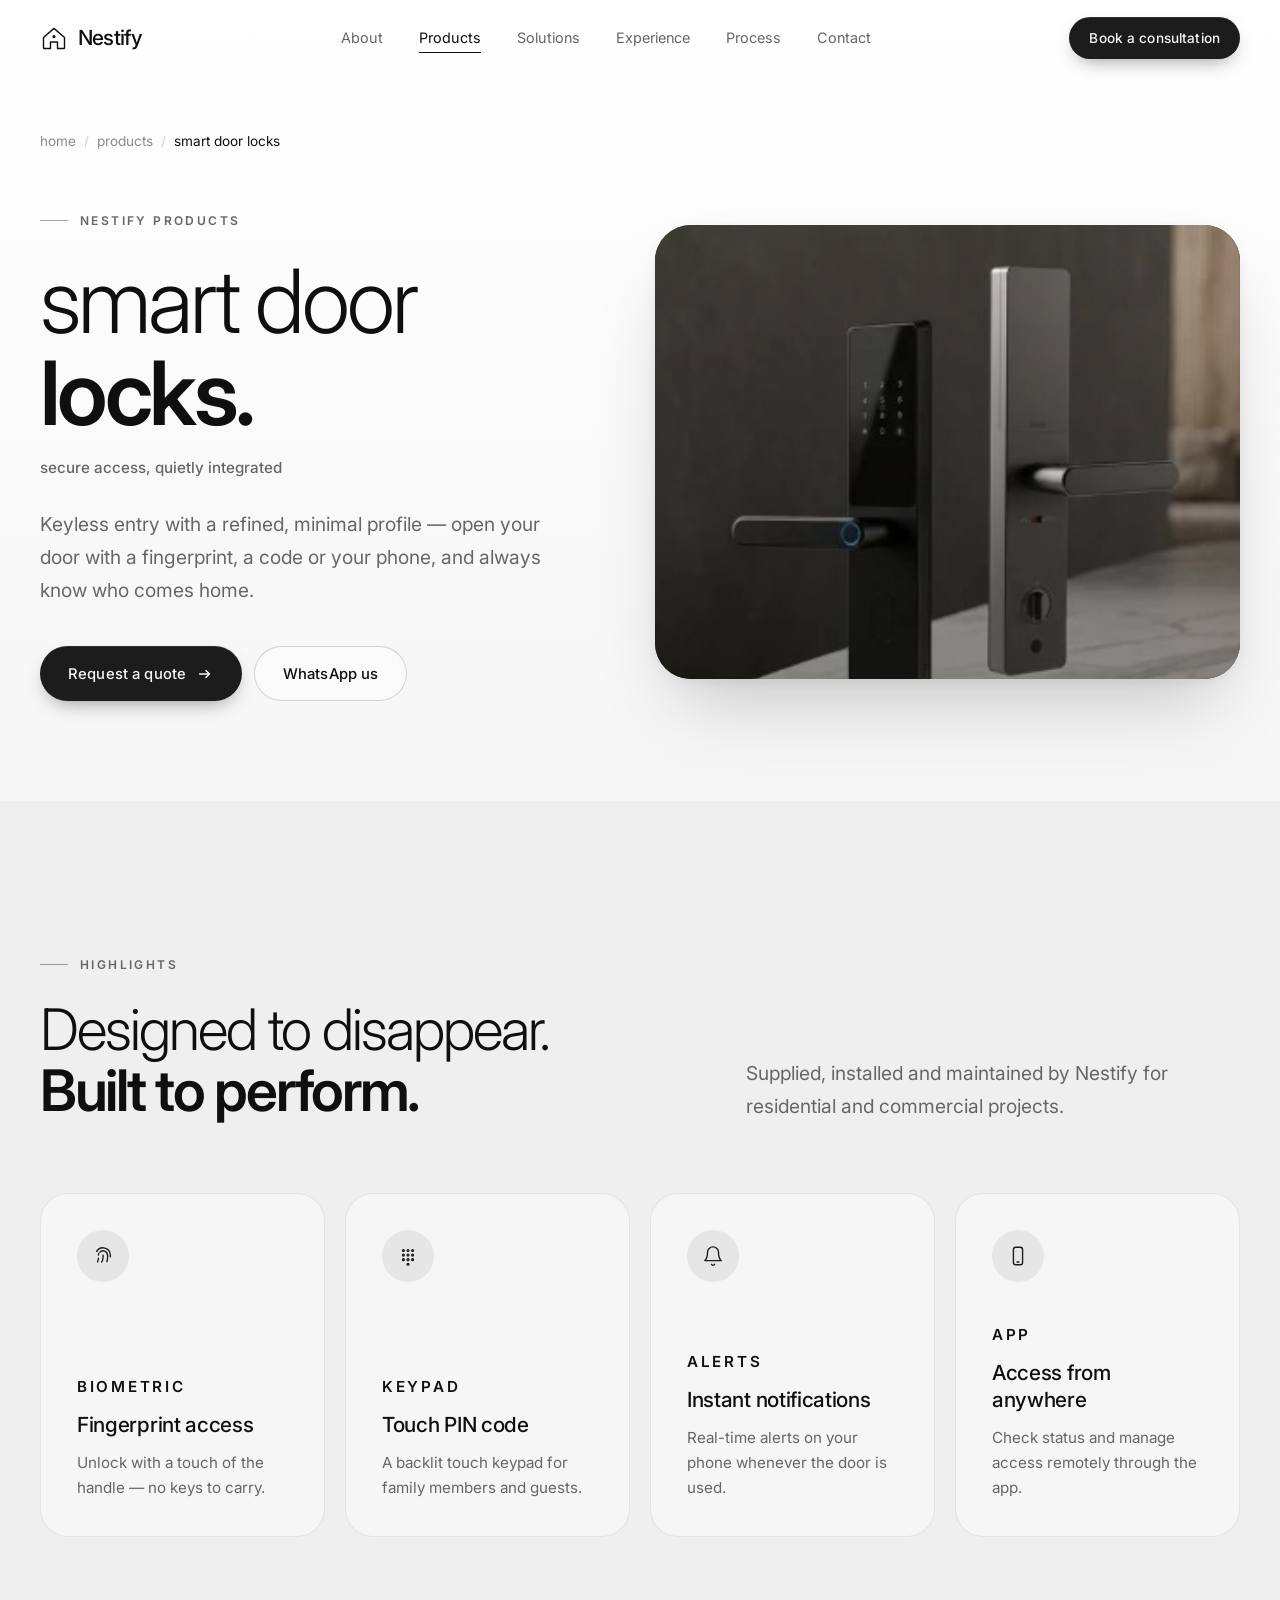
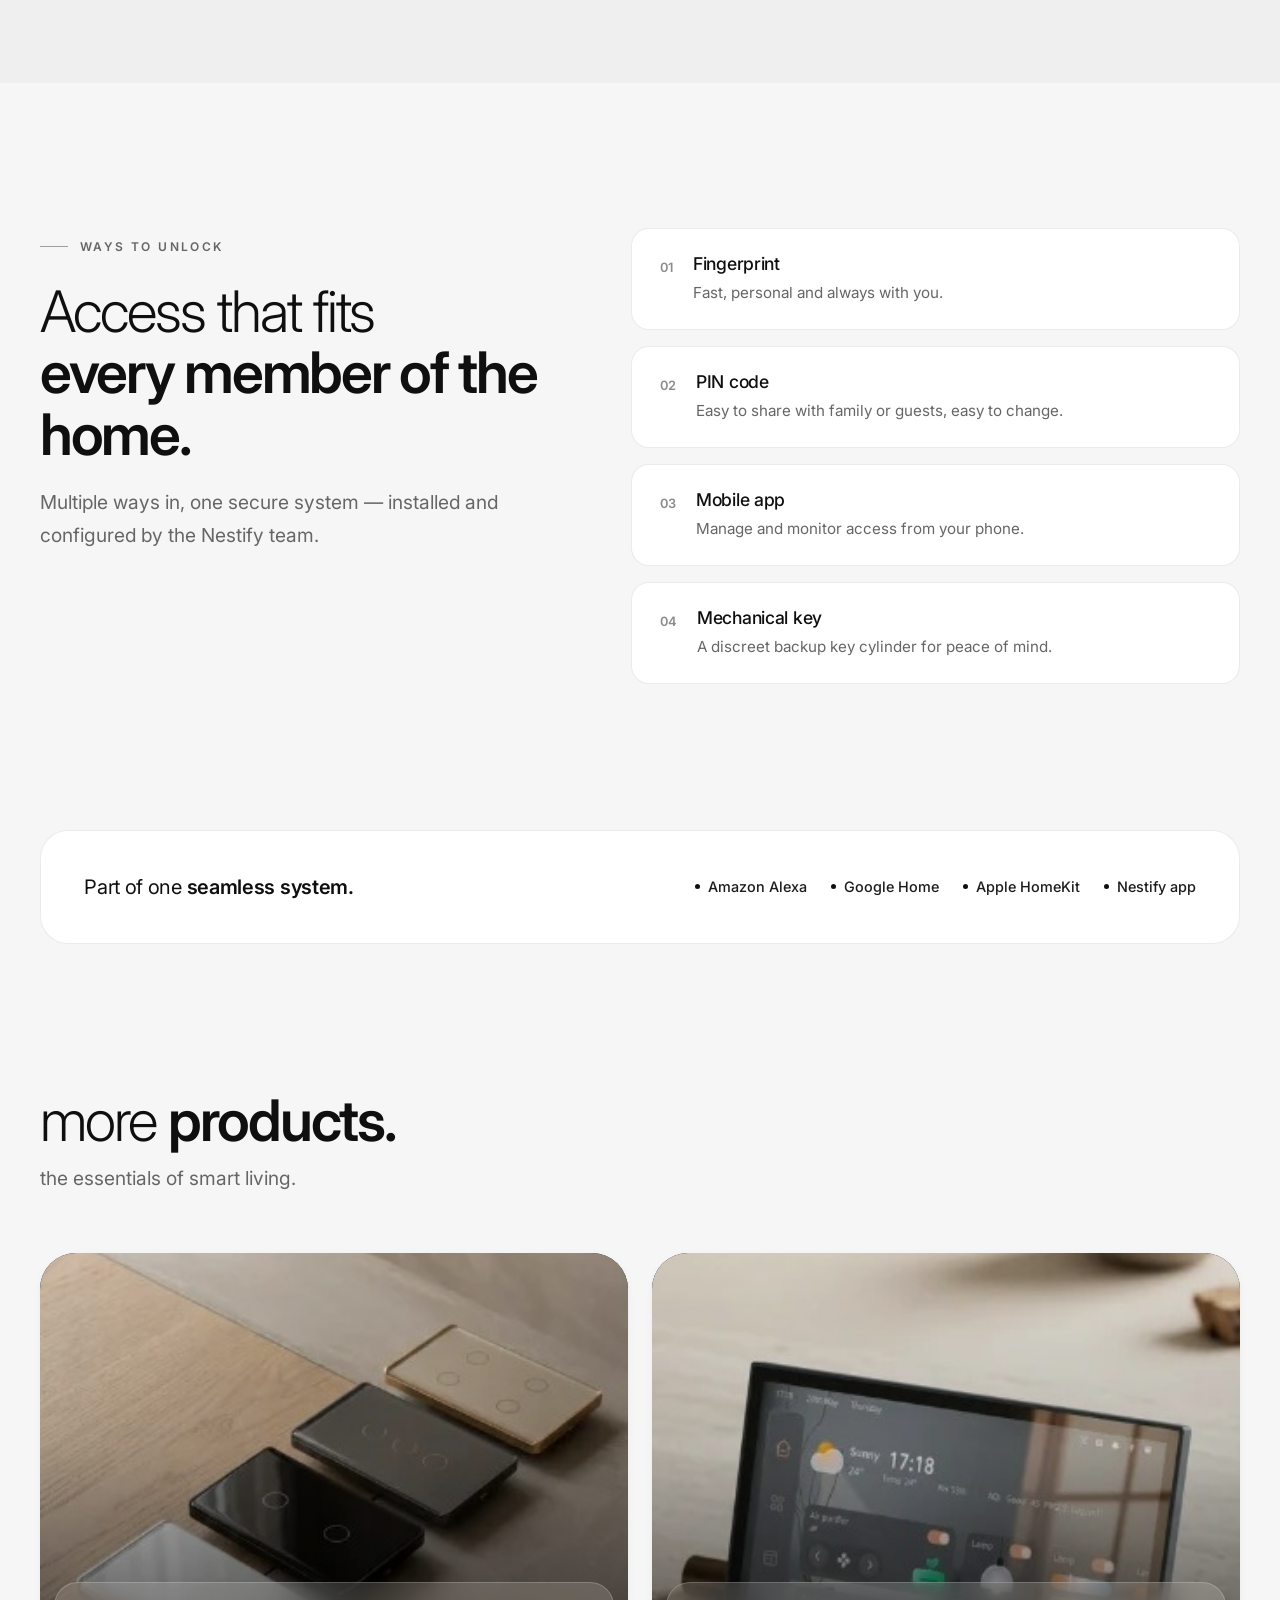
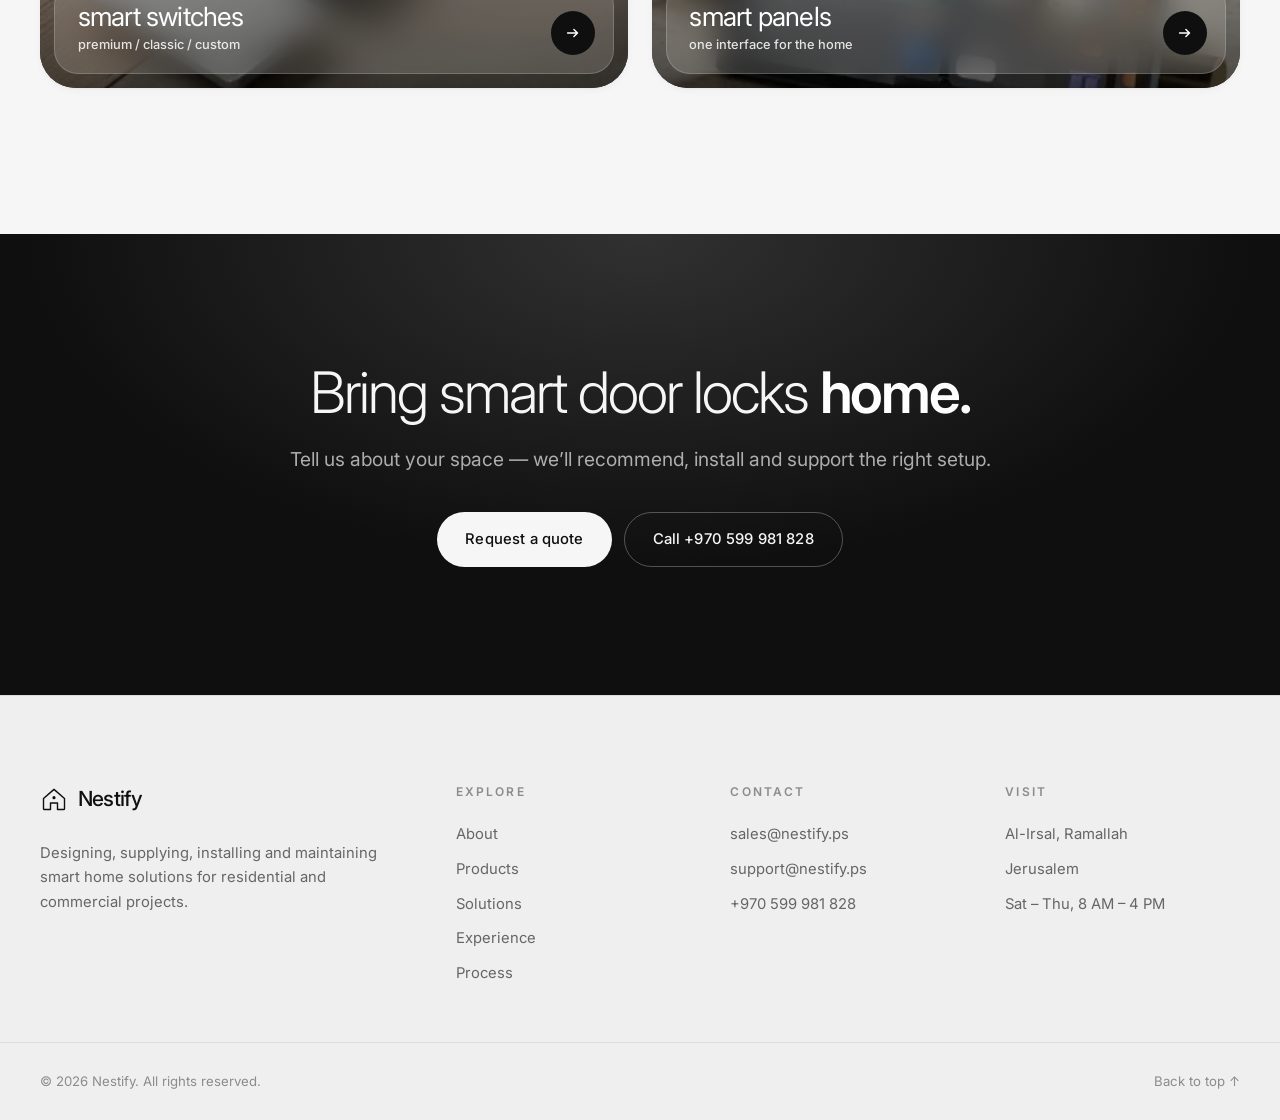
==== products/smart-door-locks.html @ 5bbe2cc1 "Monochrome palette, products section and product pages - Switch the whole site to a black / white / " ====
<!doctype html>
<html lang="en" class="no-js">
<head>
  <meta charset="utf-8">
  <meta name="viewport" content="width=device-width, initial-scale=1">
  <title>Smart Door Locks — Nestify</title>
  <meta name="description" content="Keyless entry with a refined, minimal profile — open your door with a fingerprint, a code or your phone, and always know who comes home.">
  <meta name="theme-color" content="#f6f6f6">
  <meta property="og:title" content="Smart Door Locks — Nestify">
  <meta property="og:description" content="Keyless entry with a refined, minimal profile — open your door with a fingerprint, a code or your phone, and always know who comes home.">
  <meta property="og:type" content="product">
  <meta property="og:image" content="https://nestify.ps/assets/products/smart-door-locks.jpg">
  <link rel="icon" href="../assets/favicon.svg" type="image/svg+xml">

  <link rel="preconnect" href="https://fonts.googleapis.com">
  <link rel="preconnect" href="https://fonts.gstatic.com" crossorigin>
  <link href="https://fonts.googleapis.com/css2?family=Inter:wght@300;400;500;600;700&display=swap" rel="stylesheet">
  <link rel="stylesheet" href="../css/styles.css">
</head>
<body id="top">
  <a class="skip-link" href="#main">Skip to content</a>

  <!-- ============ Header ============ -->
  <header class="site-header" data-header>
    <div class="container header-inner">
      <a class="brand" href="../index.html" aria-label="Nestify — home">
        <svg class="brand-mark" viewBox="0 0 32 32" aria-hidden="true"><path d="M4 15.5 16 5l12 10.5V27a1 1 0 0 1-1 1h-7v-7.5h-8V28H5a1 1 0 0 1-1-1V15.5Z" fill="none" stroke="currentColor" stroke-width="1.6" stroke-linejoin="round"/><circle cx="16" cy="14.5" r="1.8" fill="currentColor"/></svg>
        <span class="brand-name">Nestify</span>
      </a>

      <nav class="primary-nav" aria-label="Primary">
        <ul>
          <li><a href="../index.html#about">About</a></li>
          <li><a class="is-active" aria-current="page" href="../index.html#products">Products</a></li>
          <li><a href="../index.html#solutions">Solutions</a></li>
          <li><a href="../index.html#experience">Experience</a></li>
          <li><a href="../index.html#process">Process</a></li>
          <li><a href="../index.html#contact">Contact</a></li>
        </ul>
      </nav>

      <div class="header-actions">
        <a class="btn btn-dark btn-sm header-cta" href="../index.html#contact">Book a consultation</a>
        <button class="menu-toggle" type="button" aria-expanded="false" aria-controls="mobile-menu" aria-label="Open menu" data-menu-toggle>
          <span></span><span></span>
        </button>
      </div>
    </div>

    <div class="mobile-menu" id="mobile-menu" data-mobile-menu hidden>
      <nav aria-label="Mobile">
        <ul>
          <li><a href="../index.html#about">About</a></li>
          <li><a class="is-active" aria-current="page" href="../index.html#products">Products</a></li>
          <li><a href="../index.html#solutions">Solutions</a></li>
          <li><a href="../index.html#experience">Experience</a></li>
          <li><a href="../index.html#process">Process</a></li>
          <li><a href="../index.html#contact">Contact</a></li>
        </ul>
      </nav>
      <div class="mobile-menu-foot">
        <a class="btn btn-dark btn-block" href="../index.html#contact">Book a consultation</a>
        <a class="mobile-menu-phone" href="tel:+970599981828">+970 599 981 828</a>
      </div>
    </div>
  </header>

  <main id="main">
    <!-- ============ Product hero ============ -->
    <section class="product-hero">
      <div class="container">
        <nav aria-label="Breadcrumb">
          <ol class="breadcrumb">
            <li><a href="../index.html">home</a></li>
            <li><a href="../index.html#products">products</a></li>
            <li><span aria-current="page">smart door locks</span></li>
          </ol>
        </nav>

        <div class="product-hero-grid">
          <div class="product-hero-copy">
            <p class="eyebrow reveal">nestify products</p>
            <h1 class="display reveal" style="--d:1">smart door <em>locks.</em></h1>
            <p class="product-tagline reveal" style="--d:2">secure access, quietly integrated</p>
            <p class="lead reveal" style="--d:2">Keyless entry with a refined, minimal profile — open your door with a fingerprint, a code or your phone, and always know who comes home.</p>
            <div class="hero-actions reveal" style="--d:3">
              <a class="btn btn-dark" href="../index.html?product=smart-door-locks#contact">
                Request a quote
                <svg class="btn-arrow" viewBox="0 0 20 20" aria-hidden="true"><path d="M4 10h11m-4-4 4 4-4 4" fill="none" stroke="currentColor" stroke-width="1.5" stroke-linecap="round" stroke-linejoin="round"/></svg>
              </a>
              <a class="btn btn-ghost" href="https://wa.me/970599981828" target="_blank" rel="noopener">WhatsApp us</a>
            </div>
          </div>

          <figure class="product-hero-media reveal" style="--d:1">
            <img src="../assets/products/smart-door-locks.jpg" alt="Smart door lock with fingerprint handle and touch keypad" width="338" height="264">
          </figure>
        </div>
      </div>
    </section>

    <!-- ============ Features ============ -->
    <section class="section solutions">
      <div class="container">
        <header class="section-head">
          <div>
            <p class="eyebrow reveal">Highlights</p>
            <h2 class="h2 reveal" style="--d:1">Designed to disappear.<br><em>Built to perform.</em></h2>
          </div>
          <p class="section-intro reveal" style="--d:2">Supplied, installed and maintained by Nestify for residential and commercial projects.</p>
        </header>

        <div class="feature-grid">
          <article class="card reveal" style="--d:1">
            <span class="card-icon"><svg viewBox="0 0 24 24" aria-hidden="true"><path d="M12 11v3a8 8 0 0 1-1.5 4.7M8.5 7.8A5 5 0 0 1 17 11v2.5a14 14 0 0 1-.8 4.7M7 11a5 5 0 0 1 .3-1.7M7 14.5a10 10 0 0 1-1 4M20 13v-2a8 8 0 0 0-14.9-4"/></svg></span>
            <p class="card-kicker">Biometric</p>
            <h3>Fingerprint access</h3>
            <p>Unlock with a touch of the handle — no keys to carry.</p>
          </article>
          <article class="card reveal" style="--d:2">
            <span class="card-icon"><svg viewBox="0 0 24 24" aria-hidden="true"><circle cx="7" cy="6" r="1"/><circle cx="12" cy="6" r="1"/><circle cx="17" cy="6" r="1"/><circle cx="7" cy="11" r="1"/><circle cx="12" cy="11" r="1"/><circle cx="17" cy="11" r="1"/><circle cx="7" cy="16" r="1"/><circle cx="12" cy="16" r="1"/><circle cx="17" cy="16" r="1"/><circle cx="12" cy="21" r="1"/></svg></span>
            <p class="card-kicker">Keypad</p>
            <h3>Touch PIN code</h3>
            <p>A backlit touch keypad for family members and guests.</p>
          </article>
          <article class="card reveal" style="--d:3">
            <span class="card-icon"><svg viewBox="0 0 24 24" aria-hidden="true"><path d="M6 8a6 6 0 1 1 12 0c0 7 3 9 3 9H3s3-2 3-9M10.3 21a1.9 1.9 0 0 0 3.4 0"/></svg></span>
            <p class="card-kicker">Alerts</p>
            <h3>Instant notifications</h3>
            <p>Real-time alerts on your phone whenever the door is used.</p>
          </article>
          <article class="card reveal" style="--d:4">
            <span class="card-icon"><svg viewBox="0 0 24 24" aria-hidden="true"><rect x="7" y="2.5" width="10" height="19" rx="2.5"/><path d="M11 18.5h2"/></svg></span>
            <p class="card-kicker">App</p>
            <h3>Access from anywhere</h3>
            <p>Check status and manage access remotely through the app.</p>
          </article>
        </div>
      </div>
    </section>

    <!-- ============ Options ============ -->
    <section class="section">
      <div class="container split">
        <div>
          <p class="eyebrow reveal">Ways to unlock</p>
          <h2 class="h2 reveal" style="--d:1">Access that fits<br><em>every member of the home.</em></h2>
          <p class="section-intro reveal" style="--d:2">Multiple ways in, one secure system — installed and configured by the Nestify team.</p>

        </div>

        <ul class="option-list">
            <li class="option reveal" style="--d:1">
              <span class="option-num">01</span>
              <h3>Fingerprint</h3>
              <p>Fast, personal and always with you.</p>
            </li>
            <li class="option reveal" style="--d:2">
              <span class="option-num">02</span>
              <h3>PIN code</h3>
              <p>Easy to share with family or guests, easy to change.</p>
            </li>
            <li class="option reveal" style="--d:3">
              <span class="option-num">03</span>
              <h3>Mobile app</h3>
              <p>Manage and monitor access from your phone.</p>
            </li>
            <li class="option reveal" style="--d:4">
              <span class="option-num">04</span>
              <h3>Mechanical key</h3>
              <p>A discreet backup key cylinder for peace of mind.</p>
            </li>
        </ul>
      </div>
    </section>

    <!-- ============ Compatibility ============ -->
    <section class="section section-tight">
      <div class="container">
        <div class="compat-band reveal">
          <h3>Part of one <strong>seamless system.</strong></h3>
          <ul class="compat-list">
            <li>Amazon Alexa</li>
            <li>Google Home</li>
            <li>Apple HomeKit</li>
            <li>Nestify app</li>
          </ul>
        </div>
      </div>
    </section>

    <!-- ============ More products ============ -->
    <section class="section products more-products">
      <div class="container">
        <header class="products-head">
          <h2 class="h2 reveal">more <em>products.</em></h2>
          <p class="products-sub reveal" style="--d:1">the essentials of smart living.</p>
        </header>
        <ul class="product-grid">
          <li class="reveal" style="--d:1">
            <a class="product-card" href="smart-switches.html">
              <img src="../assets/products/smart-switches.jpg" alt="Smart glass touch switches in white, black, graphite and gold finishes" width="338" height="262" loading="lazy">
              <span class="product-card-caption">
                <span class="product-card-text">
                  <span class="product-card-title">smart switches</span>
                  <span class="product-card-sub">premium / classic / custom</span>
                </span>
                <span class="product-card-arrow" aria-hidden="true"><svg viewBox="0 0 20 20"><path d="M4 10h11m-4-4 4 4-4 4"/></svg></span>
              </span>
            </a>
          </li>
          <li class="reveal" style="--d:2">
            <a class="product-card" href="smart-panels.html">
              <img src="../assets/products/smart-panels.jpg" alt="Wall-mounted smart control panel showing climate, lighting and curtain controls" width="338" height="264" loading="lazy">
              <span class="product-card-caption">
                <span class="product-card-text">
                  <span class="product-card-title">smart panels</span>
                  <span class="product-card-sub">one interface for the home</span>
                </span>
                <span class="product-card-arrow" aria-hidden="true"><svg viewBox="0 0 20 20"><path d="M4 10h11m-4-4 4 4-4 4"/></svg></span>
              </span>
            </a>
          </li>
        </ul>
      </div>
    </section>

    <!-- ============ CTA band ============ -->
    <section class="cta-band">
      <div class="container cta-inner reveal">
        <h2 class="h2">Bring smart door locks <em>home.</em></h2>
        <p>Tell us about your space &mdash; we&rsquo;ll recommend, install and support the right setup.</p>
        <div class="cta-actions">
          <a class="btn btn-light" href="../index.html?product=smart-door-locks#contact">Request a quote</a>
          <a class="btn btn-outline-light" href="tel:+970599981828">Call +970 599 981 828</a>
        </div>
      </div>
    </section>
  </main>

  <!-- ============ Footer ============ -->
  <footer class="site-footer">
    <div class="container footer-grid">
      <div class="footer-brand">
        <a class="brand" href="../index.html" aria-label="Nestify — back to top">
          <svg class="brand-mark" viewBox="0 0 32 32" aria-hidden="true"><path d="M4 15.5 16 5l12 10.5V27a1 1 0 0 1-1 1h-7v-7.5h-8V28H5a1 1 0 0 1-1-1V15.5Z" fill="none" stroke="currentColor" stroke-width="1.6" stroke-linejoin="round"/><circle cx="16" cy="14.5" r="1.8" fill="currentColor"/></svg>
          <span class="brand-name">Nestify</span>
        </a>
        <p>Designing, supplying, installing and maintaining smart home solutions for residential and commercial projects.</p>
      </div>

      <div class="footer-col">
        <h4>Explore</h4>
        <ul>
          <li><a href="../index.html#about">About</a></li>
          <li><a href="../index.html#products">Products</a></li>
          <li><a href="../index.html#solutions">Solutions</a></li>
          <li><a href="../index.html#experience">Experience</a></li>
          <li><a href="../index.html#process">Process</a></li>
        </ul>
      </div>

      <div class="footer-col">
        <h4>Contact</h4>
        <ul>
          <li><a href="mailto:sales@nestify.ps">sales@nestify.ps</a></li>
          <li><a href="mailto:support@nestify.ps">support@nestify.ps</a></li>
          <li><a href="tel:+970599981828">+970 599 981 828</a></li>
        </ul>
      </div>

      <div class="footer-col">
        <h4>Visit</h4>
        <ul>
          <li>Al-Irsal, Ramallah</li>
          <li>Jerusalem</li>
          <li>Sat &ndash; Thu, 8 AM &ndash; 4 PM</li>
        </ul>
      </div>
    </div>

    <div class="container footer-bottom">
      <p>&copy; <span data-year>2026</span> Nestify. All rights reserved.</p>
      <a class="to-top" href="#top">Back to top <span aria-hidden="true">&uarr;</span></a>
    </div>
  </footer>

  <script src="../js/main.js" defer></script>
</body>
</html>
---- css/styles.css ----
/* ==========================================================================
   Nestify — design system & styles
   1. Tokens   2. Base   3. Layout & type   4. Components
   5. Sections 6. Motion 7. Responsive
   ========================================================================== */

/* 1. Tokens --------------------------------------------------------------- */
:root {
  /* Palette — monochrome: white, grays, black */
  --white: #ffffff;
  --paper: #f6f6f6;
  --mist: #efefef;
  --cloud: #e6e6e6;
  --silver: #d0d0d0;
  --ash: #8c8c8c;
  --accent: #111111;
  --stone: #666666;
  --charcoal: #1c1c1c;
  --ink: #0f0f0f;

  --text: var(--charcoal);
  --text-soft: var(--stone);
  --line: rgba(0, 0, 0, 0.08);
  --line-strong: rgba(0, 0, 0, 0.16);

  /* Type */
  --font-sans: "Inter", system-ui, -apple-system, "Segoe UI", Roboto, "Helvetica Neue", Arial, sans-serif;

  --fs-eyebrow: 0.75rem;
  --fs-body: 1rem;
  --fs-lead: clamp(1.05rem, 0.98rem + 0.35vw, 1.2rem);
  --fs-h3: clamp(1.15rem, 1.08rem + 0.3vw, 1.3rem);
  --fs-h2: clamp(2.1rem, 1.5rem + 2.6vw, 3.6rem);
  --fs-display: clamp(2.8rem, 1.7rem + 4.8vw, 5.6rem);
  --fs-statement: clamp(1.6rem, 1.15rem + 2vw, 2.75rem);

  /* Space */
  --gutter: clamp(1rem, 0.5rem + 2.5vw, 2.5rem);
  --section-y: clamp(5rem, 3.5rem + 7vw, 10rem);
  --container: 1240px;

  /* Shape & depth */
  --r-sm: 10px;
  --r-md: 18px;
  --r-lg: 28px;
  --r-pill: 999px;
  --shadow-sm: 0 1px 2px rgba(0, 0, 0, 0.04), 0 2px 8px rgba(0, 0, 0, 0.04);
  --shadow-md: 0 2px 6px rgba(0, 0, 0, 0.04), 0 18px 40px -12px rgba(0, 0, 0, 0.12);
  --shadow-lg: 0 4px 12px rgba(0, 0, 0, 0.05), 0 40px 80px -24px rgba(0, 0, 0, 0.22);

  /* Motion */
  --ease: cubic-bezier(0.22, 1, 0.36, 1);
  --ease-soft: cubic-bezier(0.4, 0, 0.2, 1);
  --t-fast: 0.25s;
  --t-med: 0.5s;
  --t-slow: 1s;

  --header-h: 76px;
}

/* 2. Base ----------------------------------------------------------------- */
*,
*::before,
*::after { box-sizing: border-box; }

html {
  scroll-behavior: smooth;
  scroll-padding-top: calc(var(--header-h) + 12px);
  -webkit-text-size-adjust: 100%;
  text-size-adjust: 100%;
}

body {
  margin: 0;
  font-family: var(--font-sans);
  font-size: var(--fs-body);
  line-height: 1.65;
  font-weight: 400;
  color: var(--text);
  background: var(--paper);
  -webkit-font-smoothing: antialiased;
  -moz-osx-font-smoothing: grayscale;
  text-rendering: optimizeLegibility;
  overflow-x: clip;
}

body.menu-open { overflow: hidden; }

img, svg { display: block; max-width: 100%; }
h1, h2, h3, h4, p, ul, ol, dl, dd, figure { margin: 0; }
ul, ol { padding: 0; list-style: none; }
a { color: inherit; text-decoration: none; }
button, input, textarea { font: inherit; color: inherit; }
button { cursor: pointer; background: none; border: 0; padding: 0; }

::selection { background: var(--charcoal); color: var(--paper); }

:focus-visible {
  outline: 2px solid var(--accent);
  outline-offset: 3px;
  border-radius: 4px;
}

.skip-link {
  position: absolute;
  top: -100px;
  left: 16px;
  z-index: 200;
  padding: 0.75rem 1.25rem;
  background: var(--charcoal);
  color: var(--paper);
  border-radius: var(--r-pill);
  transition: top var(--t-fast) var(--ease);
}
.skip-link:focus { top: 12px; }

/* 3. Layout & type -------------------------------------------------------- */
.container {
  width: 100%;
  max-width: calc(var(--container) + var(--gutter) * 2);
  margin-inline: auto;
  padding-inline: var(--gutter);
}

.section { padding-block: var(--section-y); position: relative; }
.section-tight { padding-block: 0; }

.eyebrow {
  display: inline-flex;
  align-items: center;
  gap: 0.75rem;
  font-size: var(--fs-eyebrow);
  font-weight: 600;
  letter-spacing: 0.2em;
  text-transform: uppercase;
  color: var(--stone);
  margin-bottom: 1.5rem;
}
.eyebrow::before {
  content: "";
  width: 28px;
  height: 1px;
  background: currentColor;
  opacity: 0.6;
}

.display,
.h2,
.statement {
  font-weight: 300;
  letter-spacing: -0.035em;
  line-height: 1.04;
  color: var(--ink);
}
.display { font-size: var(--fs-display); }
.h2 { font-size: var(--fs-h2); line-height: 1.08; }
.statement { font-size: var(--fs-statement); line-height: 1.22; letter-spacing: -0.025em; }

.display em,
.h2 em,
.statement em {
  font-style: normal;
  font-weight: 600;
  letter-spacing: -0.04em;
  color: var(--ink);
}

.lead {
  font-size: var(--fs-lead);
  line-height: 1.7;
  color: var(--text-soft);
  max-width: 34rem;
}

h3 {
  font-size: var(--fs-h3);
  font-weight: 500;
  letter-spacing: -0.015em;
  line-height: 1.3;
  color: var(--ink);
}

.section-head {
  display: grid;
  grid-template-columns: 1.3fr 1fr;
  align-items: end;
  gap: 2rem 4rem;
  margin-bottom: clamp(3rem, 2rem + 3vw, 5rem);
}
.section-head-center {
  grid-template-columns: 1fr;
  justify-items: center;
  text-align: center;
}
.section-head-center .section-intro { margin-inline: auto; }

.section-intro {
  color: var(--text-soft);
  font-size: var(--fs-lead);
  line-height: 1.7;
  max-width: 30rem;
}

/* 4. Components ----------------------------------------------------------- */

/* Buttons */
.btn {
  --btn-bg: transparent;
  --btn-fg: var(--ink);
  position: relative;
  display: inline-flex;
  align-items: center;
  justify-content: center;
  gap: 0.6rem;
  min-height: 52px;
  padding: 0.9rem 1.75rem;
  border-radius: var(--r-pill);
  background: var(--btn-bg);
  color: var(--btn-fg);
  font-size: 0.925rem;
  font-weight: 500;
  letter-spacing: 0.01em;
  white-space: nowrap;
  isolation: isolate;
  overflow: hidden;
  transition:
    transform var(--t-fast) var(--ease),
    box-shadow var(--t-med) var(--ease),
    background-color var(--t-med) var(--ease),
    color var(--t-med) var(--ease),
    border-color var(--t-med) var(--ease);
}
.btn:active { transform: scale(0.98); }
.btn-sm { min-height: 42px; padding: 0.6rem 1.25rem; font-size: 0.85rem; }
.btn-block { width: 100%; }

.btn-arrow {
  width: 18px;
  height: 18px;
  transition: transform var(--t-med) var(--ease);
}
.btn:hover .btn-arrow { transform: translateX(4px); }

/* Soft sheen that sweeps on hover */
.btn-dark::after,
.btn-light::after {
  content: "";
  position: absolute;
  inset: 0;
  z-index: -1;
  background: linear-gradient(110deg, transparent 30%, rgba(255, 255, 255, 0.14) 50%, transparent 70%);
  transform: translateX(-100%);
  transition: transform 0.9s var(--ease);
}
.btn-dark:hover::after,
.btn-light:hover::after { transform: translateX(100%); }

.btn-dark {
  --btn-bg: var(--charcoal);
  --btn-fg: var(--paper);
  box-shadow: 0 1px 0 rgba(255, 255, 255, 0.08) inset, 0 8px 20px -8px rgba(0, 0, 0, 0.45);
}
.btn-dark:hover {
  --btn-bg: var(--ink);
  box-shadow: 0 1px 0 rgba(255, 255, 255, 0.08) inset, 0 14px 30px -10px rgba(0, 0, 0, 0.5);
}

.btn-ghost {
  border: 1px solid var(--line-strong);
  background: rgba(255, 255, 255, 0.4);
  backdrop-filter: blur(8px);
  -webkit-backdrop-filter: blur(8px);
}
.btn-ghost:hover { border-color: var(--charcoal); background: var(--white); }

.btn-light { --btn-bg: var(--paper); --btn-fg: var(--ink); }
.btn-light:hover { --btn-bg: var(--white); box-shadow: 0 14px 30px -12px rgba(0, 0, 0, 0.5); }

.btn-outline-light {
  --btn-fg: var(--paper);
  border: 1px solid rgba(255, 255, 255, 0.28);
}
.btn-outline-light:hover { border-color: var(--paper); background: rgba(255, 255, 255, 0.06); }

.text-link {
  display: inline-flex;
  align-items: center;
  gap: 0.4rem;
  margin-top: auto;
  padding-top: 1.5rem;
  font-size: 0.9rem;
  font-weight: 500;
}
.text-link span { transition: transform var(--t-med) var(--ease); }
.text-link:hover span { transform: translateX(4px); }

/* Brand */
.brand {
  display: inline-flex;
  align-items: center;
  gap: 0.6rem;
  color: var(--ink);
}
.brand-mark { width: 28px; height: 28px; }
.brand-name {
  font-size: 1.3rem;
  font-weight: 500;
  letter-spacing: -0.03em;
}

/* 5. Sections ------------------------------------------------------------- */

/* Header */
.site-header {
  position: fixed;
  inset: 0 0 auto;
  z-index: 100;
  transition: background-color var(--t-med) var(--ease), box-shadow var(--t-med) var(--ease), transform var(--t-med) var(--ease);
}
.site-header.is-scrolled {
  background: rgba(255, 255, 255, 0.78);
  backdrop-filter: saturate(160%) blur(18px);
  -webkit-backdrop-filter: saturate(160%) blur(18px);
  box-shadow: 0 1px 0 var(--line);
}
.site-header.is-hidden { transform: translateY(-100%); }

.header-inner {
  display: flex;
  align-items: center;
  justify-content: space-between;
  height: var(--header-h);
  gap: 1.5rem;
}

.primary-nav ul { display: flex; gap: 0.25rem; }
.primary-nav a {
  position: relative;
  display: block;
  padding: 0.5rem 1rem;
  font-size: 0.9rem;
  color: var(--text-soft);
  transition: color var(--t-fast) var(--ease);
}
.primary-nav a::after {
  content: "";
  position: absolute;
  left: 1rem;
  right: 1rem;
  bottom: 0.3rem;
  height: 1px;
  background: currentColor;
  transform: scaleX(0);
  transform-origin: right;
  transition: transform var(--t-med) var(--ease);
}
.primary-nav a:hover,
.primary-nav a.is-active { color: var(--ink); }
.primary-nav a:hover::after,
.primary-nav a.is-active::after { transform: scaleX(1); transform-origin: left; }

.header-actions { display: flex; align-items: center; gap: 0.75rem; }

.menu-toggle {
  display: none;
  position: relative;
  width: 44px;
  height: 44px;
  border-radius: 50%;
  border: 1px solid var(--line-strong);
}
.menu-toggle span {
  position: absolute;
  left: 13px;
  right: 13px;
  height: 1.5px;
  background: var(--ink);
  border-radius: 2px;
  transition: transform var(--t-med) var(--ease), top var(--t-med) var(--ease);
}
.menu-toggle span:first-child { top: 17px; }
.menu-toggle span:last-child { top: 25px; }
.menu-toggle[aria-expanded="true"] span:first-child { top: 21px; transform: rotate(45deg); }
.menu-toggle[aria-expanded="true"] span:last-child { top: 21px; transform: rotate(-45deg); }

.mobile-menu {
  position: fixed;
  inset: var(--header-h) 0 0;
  display: flex;
  flex-direction: column;
  justify-content: space-between;
  padding: 2rem var(--gutter) calc(2rem + env(safe-area-inset-bottom));
  background: var(--paper);
  overflow-y: auto;
  opacity: 0;
  transform: translateY(-8px);
  transition: opacity var(--t-med) var(--ease), transform var(--t-med) var(--ease);
}
.mobile-menu[hidden] { display: none; }
.mobile-menu.is-open { opacity: 1; transform: none; }
.mobile-menu li { border-bottom: 1px solid var(--line); }
.mobile-menu nav a {
  display: block;
  padding: 1.1rem 0;
  font-size: 1.75rem;
  font-weight: 300;
  letter-spacing: -0.03em;
}
.mobile-menu-foot { display: grid; gap: 1rem; padding-top: 2rem; text-align: center; }
.mobile-menu-phone { color: var(--text-soft); font-size: 0.95rem; }

/* Hero */
.hero {
  position: relative;
  min-height: 100vh;
  min-height: 100svh;
  display: flex;
  align-items: center;
  padding-block: calc(var(--header-h) + 3rem) 5rem;
  background:
    radial-gradient(120% 80% at 100% 0%, var(--cloud) 0%, transparent 55%),
    linear-gradient(180deg, var(--paper) 0%, var(--mist) 100%);
  overflow: hidden;
}
.hero-glow {
  position: absolute;
  width: 60vmax;
  height: 60vmax;
  right: -18vmax;
  top: 10%;
  border-radius: 50%;
  background: radial-gradient(circle, rgba(205, 205, 205, 0.7), transparent 65%);
  filter: blur(20px);
  pointer-events: none;
}

.hero-grid {
  position: relative;
  display: grid;
  grid-template-columns: 1.1fr 0.9fr;
  align-items: center;
  gap: clamp(3rem, 2rem + 4vw, 6rem);
}
.hero-copy { min-width: 0; }
.hero-copy .display { margin-bottom: 1.75rem; }

.hero-actions {
  display: flex;
  flex-wrap: wrap;
  gap: 0.75rem;
  margin-top: 2.5rem;
}

.compat {
  display: flex;
  flex-wrap: wrap;
  align-items: center;
  gap: 0.75rem 1.5rem;
  margin-top: 3.5rem;
  padding-top: 1.75rem;
  border-top: 1px solid var(--line);
  max-width: 34rem;
}
.compat-label {
  font-size: var(--fs-eyebrow);
  letter-spacing: 0.18em;
  text-transform: uppercase;
  color: var(--ash);
}
.compat-list { display: flex; flex-wrap: wrap; gap: 0.5rem 1.5rem; }
.compat-list li {
  font-size: 0.9rem;
  font-weight: 500;
  color: var(--charcoal);
  display: inline-flex;
  align-items: center;
  gap: 0.5rem;
}
.compat-list li::before {
  content: "";
  width: 5px;
  height: 5px;
  border-radius: 50%;
  background: var(--accent);
}

/* Hero control panel */
.hero-visual { min-width: 0; display: flex; justify-content: center; }

.panel {
  width: 100%;
  max-width: 440px;
  padding: 1.75rem;
  border-radius: var(--r-lg);
  color: var(--paper);
  background:
    radial-gradient(120% 60% at 0% 0%, rgba(150, 150, 150, 0.22), transparent 60%),
    linear-gradient(160deg, #2b2b2b 0%, #141414 100%);
  box-shadow: var(--shadow-lg), 0 0 0 1px rgba(255, 255, 255, 0.05) inset;
  transform: perspective(1400px) rotateY(-6deg) rotateX(3deg);
  transition: transform 1.2s var(--ease);
  animation: float 9s ease-in-out infinite;
}
.panel:hover { transform: perspective(1400px) rotateY(0) rotateX(0); }

.panel-head {
  display: flex;
  justify-content: space-between;
  align-items: flex-start;
  gap: 1rem;
  margin-bottom: 1.5rem;
}
.panel-kicker {
  font-size: 0.7rem;
  letter-spacing: 0.18em;
  text-transform: uppercase;
  color: rgba(255, 255, 255, 0.5);
}
.panel-title { font-size: 1.25rem; font-weight: 400; letter-spacing: -0.02em; margin-top: 0.2rem; }
.panel-status {
  display: inline-flex;
  align-items: center;
  gap: 0.45rem;
  padding: 0.35rem 0.75rem;
  border-radius: var(--r-pill);
  background: rgba(255, 255, 255, 0.06);
  font-size: 0.7rem;
  color: rgba(255, 255, 255, 0.75);
  white-space: nowrap;
}
.panel-status i {
  width: 6px;
  height: 6px;
  border-radius: 50%;
  background: #ffffff;
  box-shadow: 0 0 0 0 rgba(255, 255, 255, 0.6);
  animation: pulse 2.4s ease-out infinite;
}

.panel-climate {
  display: flex;
  align-items: center;
  gap: 1.5rem;
  padding: 1.25rem;
  margin-bottom: 1rem;
  border-radius: var(--r-md);
  background: rgba(255, 255, 255, 0.04);
  border: 1px solid rgba(255, 255, 255, 0.06);
}
.dial { position: relative; width: 112px; height: 112px; flex: none; }
.dial svg { width: 100%; height: 100%; transform: rotate(-90deg); }
.dial circle { fill: none; stroke-width: 5; }
.dial-track { stroke: rgba(255, 255, 255, 0.08); }
.dial-fill {
  stroke: #d6d6d6;
  stroke-linecap: round;
  stroke-dasharray: calc(var(--p) * 100) 100;
  transition: stroke-dasharray var(--t-slow) var(--ease);
}
.dial-value {
  position: absolute;
  inset: 0;
  display: grid;
  place-content: center;
  font-size: 2.1rem;
  font-weight: 300;
  letter-spacing: -0.04em;
  grid-auto-flow: column;
  align-items: start;
}
.dial-value sup { font-size: 0.8rem; margin-top: 0.5rem; margin-left: 2px; color: rgba(255, 255, 255, 0.6); }
.dial-meta { min-width: 0; }
.dial-mode { font-size: 0.95rem; margin: 0.2rem 0 0.9rem; }
.dial-controls { display: flex; gap: 0.5rem; }
.icon-btn {
  width: 36px;
  height: 36px;
  border-radius: 50%;
  border: 1px solid rgba(255, 255, 255, 0.14);
  color: var(--paper);
  font-size: 1.1rem;
  line-height: 1;
  transition: background-color var(--t-fast) var(--ease), border-color var(--t-fast) var(--ease);
}
.icon-btn:hover { background: rgba(255, 255, 255, 0.08); border-color: rgba(255, 255, 255, 0.3); }

.panel-tiles { display: grid; grid-template-columns: 1fr 1fr; gap: 0.75rem; }
.tile {
  width: 100%;
  display: grid;
  gap: 0.15rem;
  padding: 1rem;
  text-align: left;
  border-radius: var(--r-md);
  background: rgba(255, 255, 255, 0.04);
  border: 1px solid rgba(255, 255, 255, 0.06);
  color: rgba(255, 255, 255, 0.7);
  transition: background-color var(--t-med) var(--ease), color var(--t-med) var(--ease), transform var(--t-fast) var(--ease), border-color var(--t-med) var(--ease);
}
.tile:hover { border-color: rgba(255, 255, 255, 0.16); }
.tile:active { transform: scale(0.97); }
.tile svg {
  width: 22px;
  height: 22px;
  margin-bottom: 0.6rem;
  fill: none;
  stroke: currentColor;
  stroke-width: 1.5;
  stroke-linecap: round;
  stroke-linejoin: round;
}
.tile-name { font-size: 0.9rem; font-weight: 500; }
.tile-state { font-size: 0.75rem; opacity: 0.7; }
.tile.is-on { background: var(--paper); color: var(--ink); border-color: var(--paper); }

.panel-foot {
  display: flex;
  align-items: center;
  gap: 0.6rem;
  margin-top: 1.25rem;
  padding-top: 1.25rem;
  border-top: 1px solid rgba(255, 255, 255, 0.08);
  font-size: 0.8rem;
  color: rgba(255, 255, 255, 0.6);
}
.panel-foot svg { width: 18px; height: 18px; flex: none; fill: none; stroke: #d6d6d6; stroke-width: 1.5; stroke-linecap: round; }

.scroll-cue {
  position: absolute;
  left: 50%;
  bottom: 1.75rem;
  width: 26px;
  height: 42px;
  margin-left: -13px;
  border: 1px solid var(--line-strong);
  border-radius: 20px;
}
.scroll-cue span {
  position: absolute;
  left: 50%;
  top: 9px;
  width: 3px;
  height: 7px;
  margin-left: -1.5px;
  border-radius: 2px;
  background: var(--charcoal);
  animation: scroll-cue 2.2s var(--ease) infinite;
}

/* About */
.about { background: var(--paper); }
.about-head { max-width: 62rem; }
.about-body {
  display: grid;
  grid-template-columns: 1fr 2fr;
  gap: 3rem clamp(3rem, 2rem + 4vw, 6rem);
  margin-top: clamp(3rem, 2rem + 3vw, 5rem);
  padding-top: clamp(2.5rem, 2rem + 2vw, 4rem);
  border-top: 1px solid var(--line);
}
.about-text { color: var(--text-soft); font-size: var(--fs-lead); line-height: 1.75; }
.pillars { display: grid; grid-template-columns: repeat(3, 1fr); gap: 2.5rem; }
.pillar { min-width: 0; }
.pillar-num {
  display: block;
  font-size: 1.5rem;
  color: var(--accent);
  margin-bottom: 1rem;
}
.pillar h3 { margin-bottom: 0.6rem; }
.pillar p { color: var(--text-soft); font-size: 0.95rem; }

/* Solutions / bento */
.solutions { background: var(--mist); }
.bento {
  display: grid;
  grid-template-columns: repeat(3, 1fr);
  grid-auto-rows: minmax(280px, auto);
  gap: 1.25rem;
}
.card {
  position: relative;
  display: flex;
  flex-direction: column;
  min-width: 0;
  padding: clamp(1.75rem, 1.5rem + 1vw, 2.25rem);
  border-radius: var(--r-lg);
  background: var(--paper);
  border: 1px solid var(--line);
  transition: transform var(--t-med) var(--ease), box-shadow var(--t-med) var(--ease), border-color var(--t-med) var(--ease);
}
.card:hover {
  transform: translateY(-4px);
  box-shadow: var(--shadow-md);
  border-color: transparent;
}
.card h3 { margin-bottom: 0.75rem; }
.card p { color: var(--text-soft); font-size: 0.95rem; }
.card-kicker {
  font-size: var(--fs-eyebrow);
  font-weight: 600;
  letter-spacing: 0.18em;
  text-transform: uppercase;
  color: var(--accent) !important;
  margin-bottom: 0.75rem;
}
.card-icon {
  display: grid;
  place-items: center;
  width: 52px;
  height: 52px;
  margin-bottom: auto;
  border-radius: 50%;
  background: var(--cloud);
  color: var(--charcoal);
  transition: background-color var(--t-med) var(--ease), color var(--t-med) var(--ease), transform var(--t-med) var(--ease);
}
.card-icon svg,
.orbit-node svg,
.benefit-icon svg {
  width: 22px;
  height: 22px;
  fill: none;
  stroke: currentColor;
  stroke-width: 1.5;
  stroke-linecap: round;
  stroke-linejoin: round;
}
.card:hover .card-icon { background: var(--charcoal); color: var(--paper); transform: rotate(-8deg); }
.card .card-icon + .card-kicker { margin-top: 2.5rem; }

.card-feature {
  grid-column: span 2;
  grid-row: span 2;
  padding: 0;
  overflow: hidden;
  background:
    radial-gradient(90% 70% at 70% 30%, rgba(205, 205, 205, 0.55), transparent 70%),
    var(--paper);
}
.card-feature .card-body { padding: clamp(1.75rem, 1.5rem + 1.5vw, 3rem); max-width: 36rem; }
.card-feature h3 { font-size: clamp(1.5rem, 1.2rem + 1.2vw, 2.1rem); font-weight: 300; letter-spacing: -0.03em; line-height: 1.15; }
.card-feature-art {
  flex: 1;
  display: grid;
  place-items: center;
  min-height: 260px;
  padding: 2rem;
}

.orbit {
  position: relative;
  width: min(320px, 70vw);
  aspect-ratio: 1;
  border-radius: 50%;
  border: 1px solid var(--line-strong);
}
.orbit::before {
  content: "";
  position: absolute;
  inset: 18%;
  border-radius: 50%;
  border: 1px dashed var(--line-strong);
  animation: spin 60s linear infinite;
}
.orbit-core {
  position: absolute;
  inset: 36%;
  display: grid;
  place-items: center;
  border-radius: 50%;
  background: var(--charcoal);
  color: var(--paper);
  font-size: clamp(1.8rem, 1.4rem + 1.5vw, 2.6rem);
  box-shadow: 0 20px 40px -12px rgba(0, 0, 0, 0.45);
}
.orbit-node {
  position: absolute;
  display: grid;
  place-items: center;
  width: 56px;
  height: 56px;
  margin: -28px 0 0 -28px;
  border-radius: 50%;
  background: var(--white);
  color: var(--charcoal);
  box-shadow: var(--shadow-md);
  animation: float 7s ease-in-out infinite;
}
.orbit-node.n1 { left: 50%; top: 0; }
.orbit-node.n2 { left: 93.3%; top: 75%; animation-delay: -2.3s; }
.orbit-node.n3 { left: 6.7%; top: 75%; animation-delay: -4.6s; }

.card-dark {
  grid-column: span 2;
  background: var(--charcoal);
  border-color: var(--charcoal);
  color: var(--paper);
}
.card-dark h3,
.card-dark .text-link { color: var(--paper); }
.card-dark p { color: rgba(255, 255, 255, 0.65); }
.card-dark .card-kicker { color: #d6d6d6 !important; }
.card-dark .card-icon { background: rgba(255, 255, 255, 0.08); color: var(--paper); }
.card-dark:hover .card-icon { background: var(--paper); color: var(--ink); }
.card-dark .card-icon + .card-kicker { margin-top: 2rem; }

/* Experience */
.experience { background: var(--paper); overflow: hidden; }
.experience-grid {
  display: grid;
  grid-template-columns: 1fr 1fr;
  align-items: center;
  gap: clamp(3rem, 2rem + 5vw, 7rem);
}
.experience-copy { min-width: 0; }
.experience-visual {
  position: relative;
  display: flex;
  justify-content: center;
  padding-block: 2rem;
  min-width: 0;
}
.experience-visual::before {
  content: "";
  position: absolute;
  inset: 0 5%;
  border-radius: var(--r-lg);
  background: linear-gradient(160deg, var(--cloud), var(--silver));
}

.phone {
  position: relative;
  width: min(300px, 78vw);
  padding: 10px;
  border-radius: 46px;
  background: #111111;
  box-shadow: var(--shadow-lg), 0 0 0 1px rgba(255, 255, 255, 0.06) inset;
}
.phone-screen {
  padding: 0.9rem 1.2rem 1.4rem;
  border-radius: 37px;
  background: linear-gradient(180deg, #fbfbfb, #eeeeee);
  font-size: 0.8rem;
}
.phone-top {
  display: flex;
  justify-content: space-between;
  align-items: center;
  font-size: 0.7rem;
  font-weight: 600;
  margin-bottom: 1.4rem;
}
.phone-top span:last-child { letter-spacing: -0.1em; font-size: 0.5rem; }
.phone-notch { width: 80px; height: 22px; border-radius: 20px; background: #111111; }
.phone-greet { font-size: 1.5rem; font-weight: 300; letter-spacing: -0.03em; }
.phone-sub { color: var(--text-soft); font-size: 0.72rem; margin-bottom: 1.1rem; }
.phone-alert {
  display: flex;
  align-items: center;
  gap: 0.7rem;
  padding: 0.8rem;
  border-radius: 16px;
  background: var(--white);
  box-shadow: var(--shadow-sm);
  margin-bottom: 1rem;
  animation: alert-in 6s var(--ease) infinite;
}
.phone-alert strong { display: block; font-size: 0.75rem; font-weight: 600; }
.phone-alert small { color: var(--text-soft); font-size: 0.65rem; }
.phone-alert-dot { width: 8px; height: 8px; border-radius: 50%; background: var(--accent); flex: none; }
.phone-scenes { display: flex; gap: 0.4rem; margin-bottom: 1rem; }
.phone-scenes span {
  flex: 1;
  text-align: center;
  padding: 0.45rem 0;
  border-radius: var(--r-pill);
  background: rgba(0, 0, 0, 0.05);
  font-size: 0.68rem;
  font-weight: 500;
}
.phone-scenes .is-active { background: var(--charcoal); color: var(--paper); }
.phone-bars { display: grid; gap: 0.7rem; margin-bottom: 1rem; }
.phone-bars div { display: grid; gap: 0.3rem; }
.phone-bars small { font-size: 0.65rem; color: var(--text-soft); }
.phone-bars i {
  display: block;
  height: 5px;
  border-radius: 4px;
  background: linear-gradient(90deg, var(--charcoal) var(--w), rgba(0, 0, 0, 0.08) var(--w));
}
.phone-energy {
  padding: 0.8rem;
  border-radius: 16px;
  background: var(--white);
  color: var(--accent);
}
.phone-energy small { display: block; color: var(--text-soft); font-size: 0.65rem; margin-bottom: 0.4rem; }
.phone-energy svg { width: 100%; height: 40px; }

.benefits { display: grid; gap: 0; margin-top: 2.5rem; }
.benefit {
  display: flex;
  gap: 1.25rem;
  padding-block: 1.5rem;
  border-top: 1px solid var(--line);
}
.benefit:last-child { border-bottom: 1px solid var(--line); }
.benefit-icon {
  display: grid;
  place-items: center;
  flex: none;
  width: 44px;
  height: 44px;
  border-radius: 50%;
  border: 1px solid var(--line-strong);
  color: var(--charcoal);
  transition: background-color var(--t-med) var(--ease), color var(--t-med) var(--ease), border-color var(--t-med) var(--ease);
}
.benefit:hover .benefit-icon { background: var(--charcoal); border-color: var(--charcoal); color: var(--paper); }
.benefit h3 { margin-bottom: 0.3rem; font-size: 1.05rem; }
.benefit p { color: var(--text-soft); font-size: 0.95rem; }

/* Process */
.process { background: var(--mist); }
.steps {
  position: relative;
  display: grid;
  grid-template-columns: repeat(4, 1fr);
  gap: 1.25rem;
  counter-reset: step;
}
.step {
  position: relative;
  min-width: 0;
  padding: 2rem 1.75rem 2.25rem;
  border-radius: var(--r-lg);
  background: var(--paper);
  border: 1px solid var(--line);
  transition: transform var(--t-med) var(--ease), box-shadow var(--t-med) var(--ease);
}
.step:hover { transform: translateY(-4px); box-shadow: var(--shadow-md); }
.step-num {
  display: block;
  font-size: 3rem;
  line-height: 1;
  color: var(--silver);
  margin-bottom: 2.5rem;
  transition: color var(--t-med) var(--ease);
}
.step:hover .step-num { color: var(--accent); }
.step h3 { margin-bottom: 0.5rem; }
.step p { color: var(--text-soft); font-size: 0.95rem; }

/* CTA band */
.cta-band {
  padding-block: clamp(5rem, 4rem + 5vw, 8rem);
  background:
    radial-gradient(80% 120% at 50% 0%, rgba(150, 150, 150, 0.25), transparent 60%),
    var(--ink);
  color: var(--paper);
  text-align: center;
}
.cta-inner { display: grid; justify-items: center; gap: 1.25rem; }
.cta-band .h2 { color: var(--paper); }
.cta-band .h2 em { color: var(--white); }
.cta-band p { color: rgba(255, 255, 255, 0.65); font-size: var(--fs-lead); }
.cta-actions { display: flex; flex-wrap: wrap; justify-content: center; gap: 0.75rem; margin-top: 1rem; }

/* Contact */
.contact { background: var(--paper); }
.contact-grid {
  display: grid;
  grid-template-columns: 1fr 1.05fr;
  gap: clamp(3rem, 2rem + 5vw, 7rem);
  align-items: start;
}
.contact-info { min-width: 0; }
.contact-info .section-intro { margin-top: 1.5rem; }
.contact-list { margin-top: 3rem; border-top: 1px solid var(--line); }
.contact-list > div {
  display: grid;
  grid-template-columns: 7rem 1fr;
  gap: 1rem;
  padding-block: 1.1rem;
  border-bottom: 1px solid var(--line);
}
.contact-list dt {
  font-size: var(--fs-eyebrow);
  letter-spacing: 0.16em;
  text-transform: uppercase;
  color: var(--ash);
  padding-top: 0.2rem;
}
.contact-list dd { min-width: 0; overflow-wrap: anywhere; }
.contact-list a {
  background: linear-gradient(currentColor, currentColor) 0 100% / 0 1px no-repeat;
  transition: background-size var(--t-med) var(--ease);
}
.contact-list a:hover { background-size: 100% 1px; }

.contact-form {
  min-width: 0;
  padding: clamp(1.75rem, 1.25rem + 2vw, 3rem);
  border-radius: var(--r-lg);
  background: var(--white);
  border: 1px solid var(--line);
  box-shadow: var(--shadow-md);
}
.form-title {
  font-size: 1.5rem;
  font-weight: 300;
  letter-spacing: -0.03em;
  margin-bottom: 2rem;
}
.field-row { display: grid; grid-template-columns: 1fr 1fr; gap: 1rem; }
.field { display: grid; gap: 0.5rem; margin: 0 0 1.25rem; padding: 0; border: 0; min-width: 0; }
.field label,
.field legend {
  font-size: 0.8rem;
  font-weight: 500;
  color: var(--text-soft);
  padding: 0;
}
.field legend { margin-bottom: 0.5rem; }
.field input,
.field textarea {
  width: 100%;
  min-width: 0;
  padding: 0.9rem 1rem;
  border-radius: var(--r-sm);
  border: 1px solid var(--line-strong);
  background: var(--paper);
  font-size: 1rem; /* ≥16px prevents iOS zoom */
  transition: border-color var(--t-fast) var(--ease), background-color var(--t-fast) var(--ease), box-shadow var(--t-fast) var(--ease);
}
.field textarea { resize: vertical; min-height: 120px; }
.field input:hover,
.field textarea:hover { border-color: var(--ash); }
.field input:focus,
.field textarea:focus {
  outline: none;
  border-color: var(--charcoal);
  background: var(--white);
  box-shadow: 0 0 0 4px rgba(0, 0, 0, 0.12);
}
.field input[aria-invalid="true"] { border-color: #b4553f; }

.chips { display: flex; flex-wrap: wrap; gap: 0.5rem; }
.chip { position: relative; cursor: pointer; }
.chip input { position: absolute; opacity: 0; pointer-events: none; }
.chip span {
  display: inline-block;
  padding: 0.6rem 1.1rem;
  border-radius: var(--r-pill);
  border: 1px solid var(--line-strong);
  font-size: 0.875rem;
  transition: all var(--t-fast) var(--ease);
}
.chip:hover span { border-color: var(--charcoal); }
.chip input:checked + span { background: var(--charcoal); border-color: var(--charcoal); color: var(--paper); }
.chip input:focus-visible + span { outline: 2px solid var(--accent); outline-offset: 2px; }

.form-note { margin-top: 1rem; font-size: 0.8rem; color: var(--ash); text-align: center; }
.form-note.is-error { color: #b4553f; }

/* Footer */
.site-footer {
  padding-top: clamp(4rem, 3rem + 3vw, 6rem);
  background: var(--mist);
  border-top: 1px solid var(--line);
  font-size: 0.925rem;
}
.footer-grid {
  display: grid;
  grid-template-columns: 1.6fr repeat(3, 1fr);
  gap: 2.5rem;
  padding-bottom: 3.5rem;
}
.footer-brand p { color: var(--text-soft); max-width: 22rem; margin-top: 1.25rem; }
.footer-col h4 {
  font-size: var(--fs-eyebrow);
  font-weight: 600;
  letter-spacing: 0.18em;
  text-transform: uppercase;
  color: var(--ash);
  margin-bottom: 1.25rem;
}
.footer-col ul { display: grid; gap: 0.65rem; }
.footer-col li { color: var(--text-soft); overflow-wrap: anywhere; }
.footer-col a { transition: color var(--t-fast) var(--ease); }
.footer-col a:hover { color: var(--ink); }
.footer-bottom {
  display: flex;
  flex-wrap: wrap;
  justify-content: space-between;
  gap: 1rem;
  padding-block: 1.75rem;
  border-top: 1px solid var(--line);
  color: var(--ash);
  font-size: 0.825rem;
}
.to-top { transition: color var(--t-fast) var(--ease); }
.to-top:hover { color: var(--ink); }

/* Products (home) */
.products { background: var(--paper); }
.products-head { margin-bottom: clamp(2.5rem, 2rem + 2vw, 4rem); }
.products-sub { margin-top: 0.75rem; color: var(--text-soft); font-size: var(--fs-lead); }

.product-grid {
  display: grid;
  grid-template-columns: repeat(3, 1fr);
  gap: clamp(1rem, 0.5rem + 1.2vw, 1.5rem);
}
.product-grid > li { min-width: 0; }

.product-card {
  position: relative;
  display: block;
  aspect-ratio: 1 / 1.05;
  border-radius: 36px;
  overflow: hidden;
  background: var(--charcoal);
  isolation: isolate;
  box-shadow: var(--shadow-sm);
  transition: transform var(--t-med) var(--ease), box-shadow var(--t-med) var(--ease);
}
.product-card img {
  position: absolute;
  inset: 0;
  width: 100%;
  height: 100%;
  object-fit: cover;
  filter: grayscale(0.15);
  transition: transform 1.2s var(--ease), filter var(--t-med) var(--ease);
}
.product-card::after {
  content: "";
  position: absolute;
  inset: 0;
  background: linear-gradient(180deg, transparent 45%, rgba(0, 0, 0, 0.45) 100%);
  pointer-events: none;
}
.product-card:hover { transform: translateY(-6px); box-shadow: var(--shadow-lg); }
.product-card:hover img { transform: scale(1.05); filter: grayscale(0); }

.product-card-caption {
  position: absolute;
  z-index: 1;
  inset: auto 0.9rem 0.9rem;
  display: flex;
  align-items: flex-end;
  justify-content: space-between;
  gap: 1rem;
  padding: 1.1rem 1.1rem 1.1rem 1.4rem;
  border-radius: 24px;
  background: rgba(255, 255, 255, 0.16);
  border: 1px solid rgba(255, 255, 255, 0.18);
  backdrop-filter: blur(16px) saturate(140%);
  -webkit-backdrop-filter: blur(16px) saturate(140%);
  color: var(--white);
}
.product-card-text { display: grid; gap: 0.2rem; min-width: 0; }
.product-card-title {
  font-size: clamp(1.3rem, 1.1rem + 0.7vw, 1.65rem);
  font-weight: 400;
  letter-spacing: -0.03em;
  line-height: 1.15;
}
.product-card-sub { font-size: 0.8rem; font-weight: 500; opacity: 0.85; }
.product-card-arrow {
  display: grid;
  place-items: center;
  flex: none;
  width: 44px;
  height: 44px;
  border-radius: 50%;
  background: var(--ink);
  color: var(--white);
  transition: transform var(--t-med) var(--ease), background-color var(--t-med) var(--ease), color var(--t-med) var(--ease);
}
.product-card-arrow svg { width: 18px; height: 18px; fill: none; stroke: currentColor; stroke-width: 1.6; stroke-linecap: round; stroke-linejoin: round; }
.product-card:hover .product-card-arrow { background: var(--white); color: var(--ink); transform: rotate(-45deg); }

/* Product pages */
.product-hero {
  padding-block: calc(var(--header-h) + clamp(2rem, 1rem + 3vw, 4rem)) clamp(4rem, 3rem + 4vw, 7rem);
  background: linear-gradient(180deg, var(--white) 0%, var(--paper) 100%);
}
.breadcrumb {
  display: flex;
  flex-wrap: wrap;
  gap: 0.5rem;
  margin-bottom: clamp(2rem, 1.5rem + 2vw, 3.5rem);
  font-size: 0.85rem;
  color: var(--ash);
}
.breadcrumb a { transition: color var(--t-fast) var(--ease); }
.breadcrumb a:hover { color: var(--ink); }
.breadcrumb li + li::before { content: "/"; margin-right: 0.5rem; color: var(--silver); }
.breadcrumb [aria-current] { color: var(--ink); }

.product-hero-grid {
  display: grid;
  grid-template-columns: 1fr 1.1fr;
  align-items: center;
  gap: clamp(2.5rem, 2rem + 4vw, 6rem);
}
.product-hero-copy { min-width: 0; }
.product-hero-copy .display { margin-bottom: 1rem; }
.product-tagline {
  font-size: 0.95rem;
  font-weight: 500;
  color: var(--stone);
  margin-bottom: 1.75rem;
}
.product-hero-media {
  position: relative;
  min-width: 0;
  border-radius: 36px;
  overflow: hidden;
  aspect-ratio: 1.29;
  background: var(--charcoal);
  box-shadow: var(--shadow-lg);
}
.product-hero-media img { width: 100%; height: 100%; object-fit: cover; }

.feature-grid {
  display: grid;
  grid-template-columns: repeat(4, 1fr);
  gap: 1.25rem;
}
.feature-grid .card { min-height: 260px; }

.split {
  display: grid;
  grid-template-columns: 1fr 1.2fr;
  gap: clamp(2.5rem, 2rem + 4vw, 6rem);
  align-items: start;
}
.split > * { min-width: 0; }
.split .section-intro { margin-top: 1.25rem; }

.option-list { display: grid; gap: 1rem; }
.option {
  display: grid;
  grid-template-columns: auto 1fr;
  gap: 0.25rem 1.25rem;
  align-items: start;
  padding: 1.5rem 1.75rem;
  border-radius: var(--r-md);
  background: var(--white);
  border: 1px solid var(--line);
  transition: transform var(--t-med) var(--ease), box-shadow var(--t-med) var(--ease), border-color var(--t-med) var(--ease);
}
.option:hover { transform: translateX(4px); box-shadow: var(--shadow-md); border-color: transparent; }
.option-num { grid-row: span 2; font-size: 0.8rem; font-weight: 600; color: var(--ash); padding-top: 0.25rem; }
.option h3 { font-size: 1.1rem; }
.option p { color: var(--text-soft); font-size: 0.95rem; }

.swatches { display: flex; flex-wrap: wrap; gap: 1.25rem; margin-top: 2rem; }
.swatch { display: grid; justify-items: center; gap: 0.6rem; font-size: 0.8rem; color: var(--text-soft); }
.swatch i {
  width: 48px;
  height: 48px;
  border-radius: 50%;
  background: var(--c);
  box-shadow: inset 0 0 0 1px rgba(0, 0, 0, 0.1), 0 6px 14px -6px rgba(0, 0, 0, 0.3);
}

.compat-band {
  display: flex;
  flex-wrap: wrap;
  align-items: center;
  justify-content: space-between;
  gap: 1.5rem 3rem;
  padding: clamp(1.75rem, 1.5rem + 1.5vw, 2.75rem);
  border-radius: var(--r-lg);
  background: var(--white);
  border: 1px solid var(--line);
}
.compat-band h3 { font-size: 1.25rem; font-weight: 400; }
.compat-band h3 strong { font-weight: 600; }
.compat-band .compat-list li::before { background: var(--ink); }

.more-products .product-grid { grid-template-columns: repeat(2, 1fr); }
.more-products .product-card { aspect-ratio: 1.35; }

/* 6. Motion --------------------------------------------------------------- */
.reveal {
  opacity: 0;
  transform: translateY(24px);
  transition:
    opacity 1s var(--ease) calc(var(--d, 0) * 90ms),
    transform 1.1s var(--ease) calc(var(--d, 0) * 90ms);
}
.reveal.is-visible { opacity: 1; transform: none; }
.no-js .reveal { opacity: 1; transform: none; }

@keyframes float {
  0%, 100% { translate: 0 0; }
  50% { translate: 0 -10px; }
}
@keyframes spin { to { transform: rotate(360deg); } }
@keyframes pulse {
  0% { box-shadow: 0 0 0 0 rgba(255, 255, 255, 0.55); }
  100% { box-shadow: 0 0 0 8px rgba(255, 255, 255, 0); }
}
@keyframes scroll-cue {
  0% { opacity: 0; transform: translateY(0); }
  30% { opacity: 1; }
  100% { opacity: 0; transform: translateY(12px); }
}
@keyframes alert-in {
  0%, 8% { opacity: 0; transform: translateY(-8px) scale(0.98); }
  16%, 85% { opacity: 1; transform: none; }
  100% { opacity: 0; transform: translateY(-4px); }
}

@media (prefers-reduced-motion: reduce) {
  html { scroll-behavior: auto; }
  *, *::before, *::after {
    animation-duration: 0.01ms !important;
    animation-iteration-count: 1 !important;
    transition-duration: 0.01ms !important;
    transition-delay: 0s !important;
  }
  .reveal { opacity: 1; transform: none; }
  .panel { transform: none; }
}

/* 7. Responsive ----------------------------------------------------------- */
@media (max-width: 1080px) {
  .primary-nav { display: none; }
  .menu-toggle { display: block; }

  .hero-grid { grid-template-columns: 1fr; text-align: center; }
  .hero-copy { display: grid; justify-items: center; }
  .hero-copy .eyebrow::before,
  .section-head-center .eyebrow::before { display: none; }
  .hero-copy .lead { margin-inline: auto; }
  .hero-actions { justify-content: center; }
  .compat { justify-content: center; margin-inline: auto; }
  .compat-list { justify-content: center; }
  .panel { transform: none; }

  .about-body { grid-template-columns: 1fr; }

  .bento { grid-template-columns: repeat(2, 1fr); }
  .card-feature { grid-column: span 2; grid-row: auto; }
  .card-dark { grid-column: auto; }

  .steps { grid-template-columns: repeat(2, 1fr); }

  .footer-grid { grid-template-columns: repeat(3, 1fr); }
  .footer-brand { grid-column: 1 / -1; }

  .product-grid { grid-template-columns: repeat(2, 1fr); }
  .product-grid > li:last-child:nth-child(odd) { grid-column: 1 / -1; }
  .product-grid > li:last-child:nth-child(odd) .product-card { aspect-ratio: 2 / 1; }
  .product-hero-grid { grid-template-columns: 1fr; }
  .product-hero-media { order: -1; }
  .feature-grid { grid-template-columns: repeat(2, 1fr); }
  .split { grid-template-columns: 1fr; }
}

@media (max-width: 860px) {
  .section-head { grid-template-columns: 1fr; }
  .experience-grid { grid-template-columns: 1fr; }
  .experience-visual { order: 2; }
  .contact-grid { grid-template-columns: 1fr; }
  .pillars { grid-template-columns: 1fr; gap: 0; }
  .pillar {
    display: grid;
    grid-template-columns: 3rem 1fr;
    column-gap: 1rem;
    padding-block: 1.5rem;
    border-top: 1px solid var(--line);
  }
  .pillar-num { grid-row: span 2; margin: 0; }
}

@media (max-width: 640px) {
  :root { --header-h: 68px; }

  .header-cta { display: none; }

  .hero { padding-block: calc(var(--header-h) + 2.5rem) 4.5rem; min-height: auto; }
  .hero-actions { width: 100%; flex-direction: column; }
  .hero-actions .btn { width: 100%; }
  .scroll-cue { display: none; }

  .panel { padding: 1.25rem; border-radius: 22px; }
  .panel-climate { gap: 1rem; padding: 1rem; }
  .dial { width: 92px; height: 92px; }
  .dial-value { font-size: 1.7rem; }
  .panel-status { font-size: 0; padding: 0.45rem; }
  .panel-status i { margin: 0; }
  .tile { padding: 0.85rem; }

  .bento { grid-template-columns: 1fr; grid-auto-rows: auto; }
  .card-feature { grid-column: auto; }
  .card { min-height: 0; }
  .card .card-icon + .card-kicker { margin-top: 1.75rem; }
  .card-feature-art { min-height: 220px; padding: 2.5rem 1.5rem 0; }

  .steps { grid-template-columns: 1fr; }
  .step { display: grid; grid-template-columns: 3.5rem 1fr; column-gap: 1rem; padding: 1.5rem; }
  .step-num { grid-row: span 2; font-size: 2.2rem; margin: 0; }

  .cta-actions { width: 100%; flex-direction: column; }
  .cta-actions .btn { width: 100%; }

  .field-row { grid-template-columns: 1fr; gap: 0; }
  .contact-list > div { grid-template-columns: 1fr; gap: 0.25rem; }

  .footer-grid { grid-template-columns: 1fr 1fr; }
  .footer-bottom { justify-content: center; text-align: center; }

  .product-grid,
  .more-products .product-grid { grid-template-columns: 1fr; }
  .product-card,
  .product-grid > li:last-child:nth-child(odd) .product-card,
  .more-products .product-card { aspect-ratio: 1 / 0.95; border-radius: 28px; }
  .product-card-caption { border-radius: 20px; }
  .product-hero-media { border-radius: 28px; }
  .feature-grid { grid-template-columns: 1fr; }
  .feature-grid .card { min-height: 0; }
  .option { padding: 1.25rem; }
  .compat-band { flex-direction: column; align-items: flex-start; }
}

@media (max-width: 380px) {
  .footer-grid { grid-template-columns: 1fr; }
  .panel-tiles { gap: 0.5rem; }
}
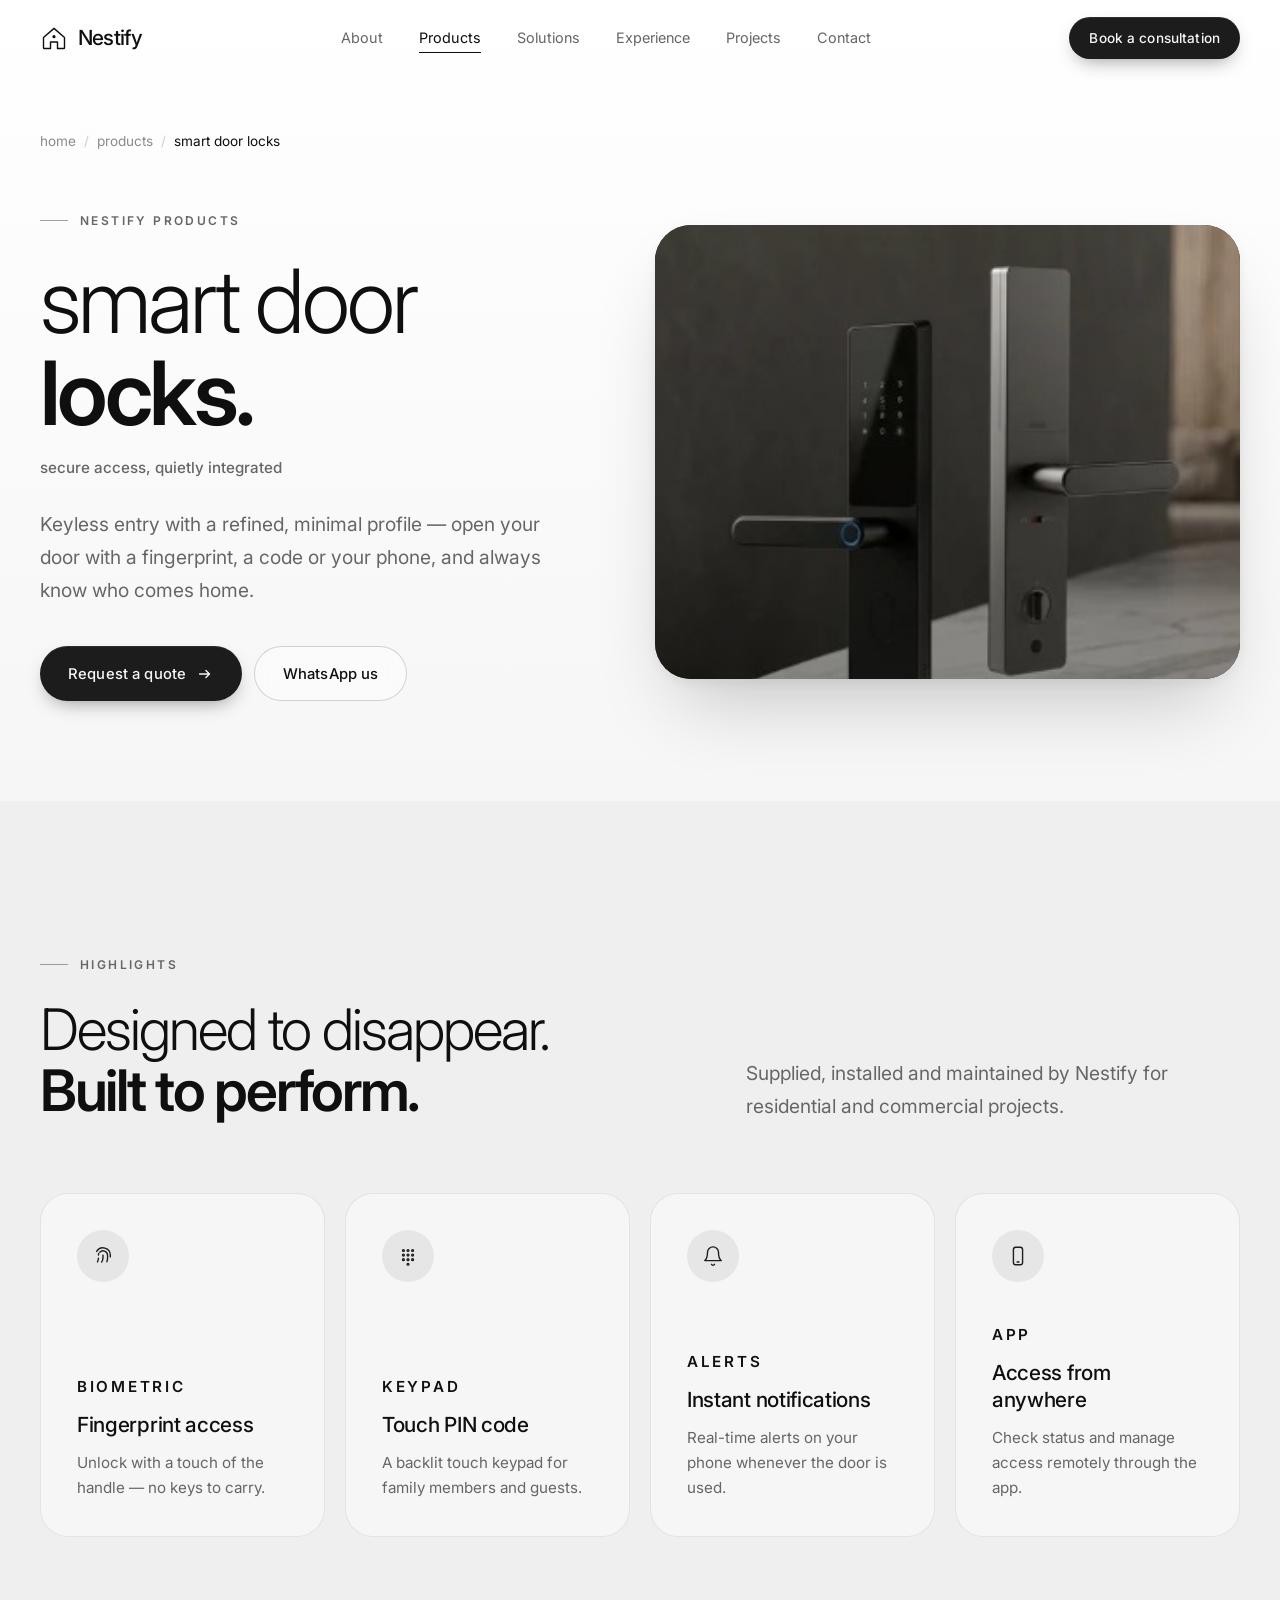
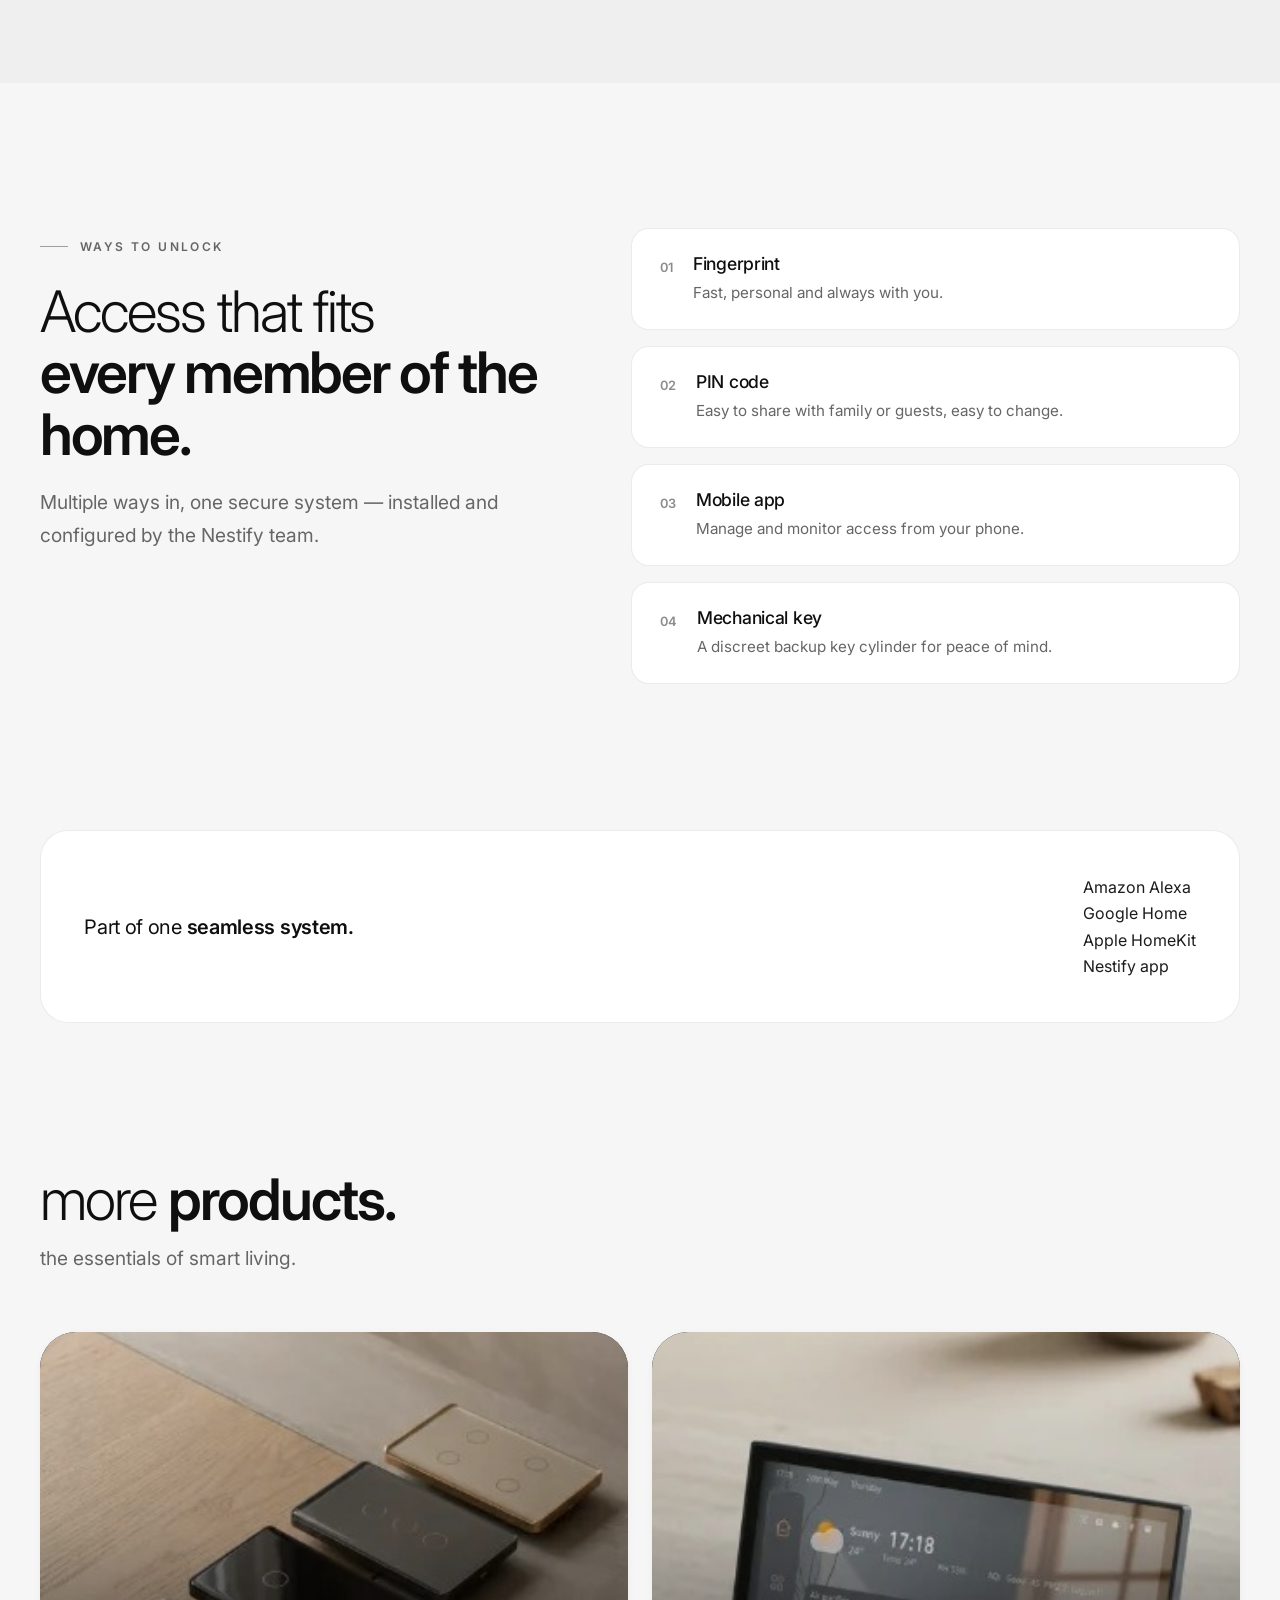
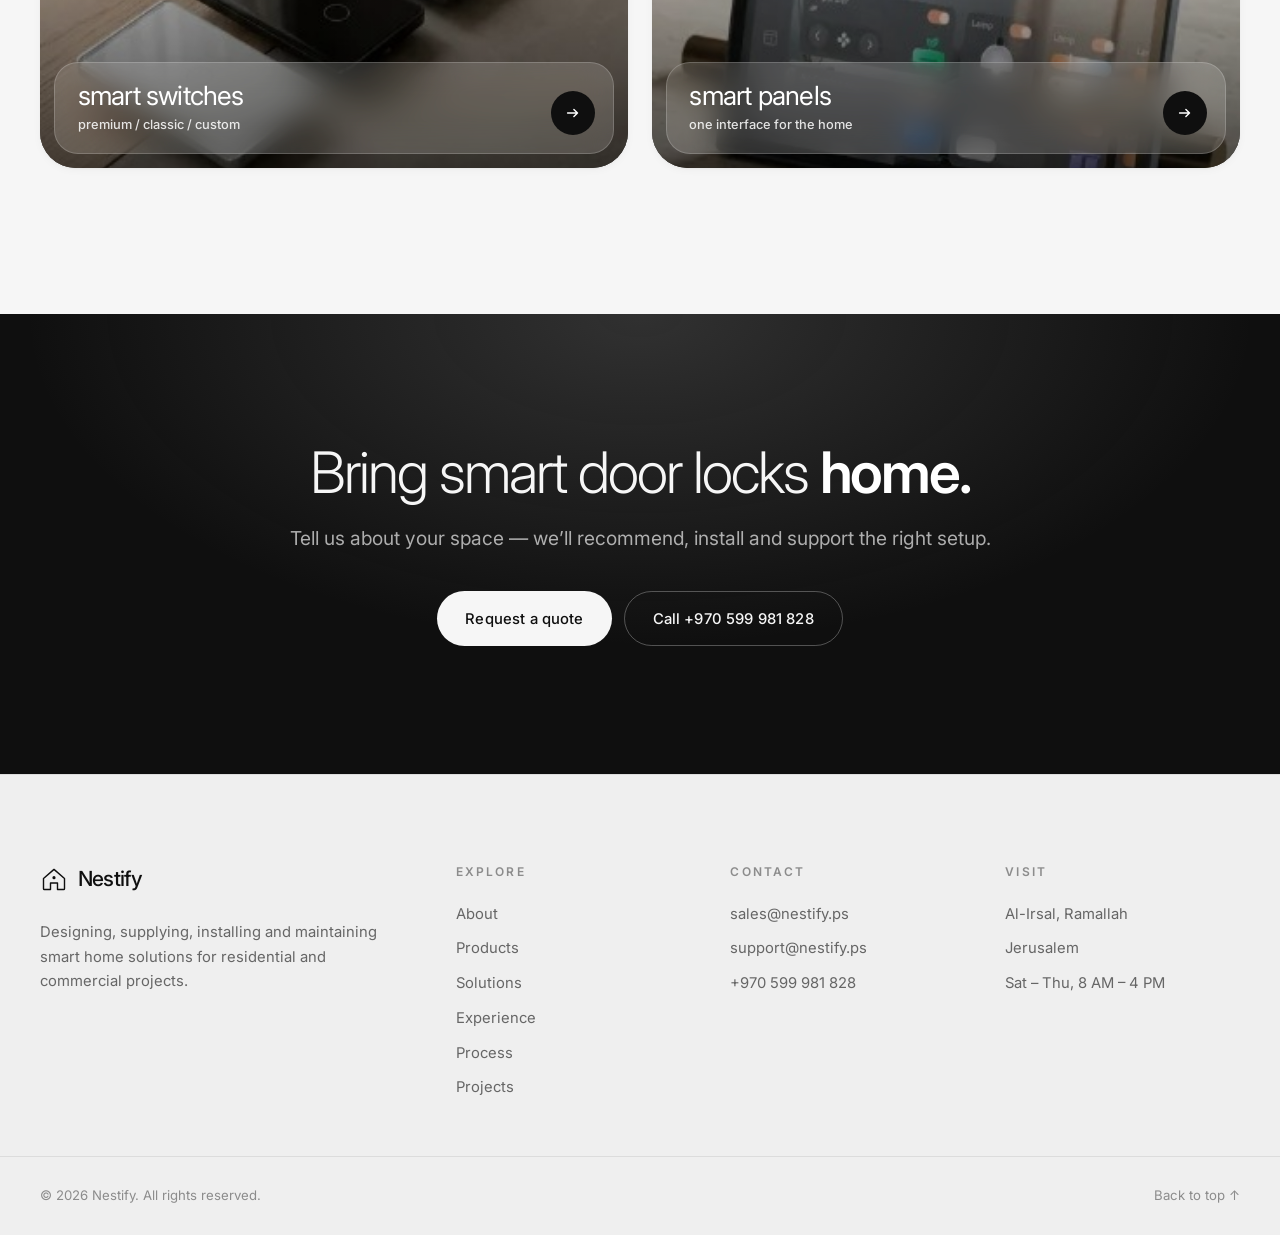
==== commit 9631c249: "Video hero and projects section - Replace the home hero with a full-screen background video   (asset" ====
--- a/products/smart-door-locks.html
+++ b/products/smart-door-locks.html
@@ -34,7 +34,7 @@
           <li><a class="is-active" aria-current="page" href="../index.html#products">Products</a></li>
           <li><a href="../index.html#solutions">Solutions</a></li>
           <li><a href="../index.html#experience">Experience</a></li>
-          <li><a href="../index.html#process">Process</a></li>
+          <li><a href="../index.html#projects">Projects</a></li>
           <li><a href="../index.html#contact">Contact</a></li>
         </ul>
       </nav>
@@ -54,7 +54,7 @@
           <li><a class="is-active" aria-current="page" href="../index.html#products">Products</a></li>
           <li><a href="../index.html#solutions">Solutions</a></li>
           <li><a href="../index.html#experience">Experience</a></li>
-          <li><a href="../index.html#process">Process</a></li>
+          <li><a href="../index.html#projects">Projects</a></li>
           <li><a href="../index.html#contact">Contact</a></li>
         </ul>
       </nav>
@@ -257,6 +257,7 @@
           <li><a href="../index.html#solutions">Solutions</a></li>
           <li><a href="../index.html#experience">Experience</a></li>
           <li><a href="../index.html#process">Process</a></li>
+          <li><a href="../index.html#projects">Projects</a></li>
         </ul>
       </div>
 
--- a/css/styles.css
+++ b/css/styles.css
@@ -409,40 +409,45 @@
 .mobile-menu-foot { display: grid; gap: 1rem; padding-top: 2rem; text-align: center; }
 .mobile-menu-phone { color: var(--text-soft); font-size: 0.95rem; }
 
-/* Hero */
+/* Hero — full-screen video */
 .hero {
   position: relative;
   min-height: 100vh;
   min-height: 100svh;
   display: flex;
-  align-items: center;
-  padding-block: calc(var(--header-h) + 3rem) 5rem;
+  align-items: flex-end;
+  padding-block: calc(var(--header-h) + 3rem) clamp(3rem, 2rem + 4vw, 5.5rem);
+  color: var(--white);
   background:
-    radial-gradient(120% 80% at 100% 0%, var(--cloud) 0%, transparent 55%),
-    linear-gradient(180deg, var(--paper) 0%, var(--mist) 100%);
+    radial-gradient(90% 70% at 70% 20%, #3a3a3a 0%, transparent 60%),
+    linear-gradient(180deg, #1f1f1f 0%, #0b0b0b 100%);
   overflow: hidden;
-}
-.hero-glow {
+  isolation: isolate;
+}
+.hero-media { position: absolute; inset: 0; z-index: -2; }
+.hero-video {
+  width: 100%;
+  height: 100%;
+  object-fit: cover;
+  opacity: 0;
+  transform: scale(1.04);
+  transition: opacity 1.6s var(--ease), transform 8s var(--ease-soft);
+}
+.hero-video.is-ready { opacity: 1; transform: none; }
+.hero-shade {
   position: absolute;
-  width: 60vmax;
-  height: 60vmax;
-  right: -18vmax;
-  top: 10%;
-  border-radius: 50%;
-  background: radial-gradient(circle, rgba(205, 205, 205, 0.7), transparent 65%);
-  filter: blur(20px);
-  pointer-events: none;
-}
-
-.hero-grid {
-  position: relative;
-  display: grid;
-  grid-template-columns: 1.1fr 0.9fr;
-  align-items: center;
-  gap: clamp(3rem, 2rem + 4vw, 6rem);
-}
-.hero-copy { min-width: 0; }
-.hero-copy .display { margin-bottom: 1.75rem; }
+  inset: 0;
+  z-index: -1;
+  background:
+    linear-gradient(180deg, rgba(0, 0, 0, 0.45) 0%, rgba(0, 0, 0, 0) 28%),
+    linear-gradient(0deg, rgba(0, 0, 0, 0.72) 0%, rgba(0, 0, 0, 0.25) 55%, rgba(0, 0, 0, 0.1) 100%);
+}
+
+.hero-content { position: relative; }
+.hero .eyebrow { color: rgba(255, 255, 255, 0.75); }
+.hero .display { color: var(--white); margin-bottom: 1.5rem; max-width: 14ch; }
+.hero .display em { color: var(--white); }
+.hero .lead { color: rgba(255, 255, 255, 0.78); }
 
 .hero-actions {
   display: flex;
@@ -451,203 +456,47 @@
   margin-top: 2.5rem;
 }
 
-.compat {
-  display: flex;
-  flex-wrap: wrap;
+.hero-foot {
+  display: flex;
   align-items: center;
-  gap: 0.75rem 1.5rem;
-  margin-top: 3.5rem;
-  padding-top: 1.75rem;
-  border-top: 1px solid var(--line);
-  max-width: 34rem;
-}
-.compat-label {
-  font-size: var(--fs-eyebrow);
-  letter-spacing: 0.18em;
-  text-transform: uppercase;
-  color: var(--ash);
-}
-.compat-list { display: flex; flex-wrap: wrap; gap: 0.5rem 1.5rem; }
-.compat-list li {
-  font-size: 0.9rem;
-  font-weight: 500;
-  color: var(--charcoal);
-  display: inline-flex;
-  align-items: center;
-  gap: 0.5rem;
-}
-.compat-list li::before {
-  content: "";
-  width: 5px;
-  height: 5px;
+  justify-content: space-between;
+  gap: 1.5rem;
+  margin-top: clamp(2.5rem, 2rem + 3vw, 4.5rem);
+  padding-top: 1.5rem;
+  border-top: 1px solid rgba(255, 255, 255, 0.18);
+}
+.hero .compat-label { color: rgba(255, 255, 255, 0.6); }
+.hero .compat-list li { color: var(--white); }
+.hero .compat-list li::before { background: var(--white); }
+
+.video-toggle {
+  display: grid;
+  place-items: center;
+  flex: none;
+  width: 44px;
+  height: 44px;
   border-radius: 50%;
-  background: var(--accent);
-}
-
-/* Hero control panel */
-.hero-visual { min-width: 0; display: flex; justify-content: center; }
-
-.panel {
-  width: 100%;
-  max-width: 440px;
-  padding: 1.75rem;
-  border-radius: var(--r-lg);
-  color: var(--paper);
-  background:
-    radial-gradient(120% 60% at 0% 0%, rgba(150, 150, 150, 0.22), transparent 60%),
-    linear-gradient(160deg, #2b2b2b 0%, #141414 100%);
-  box-shadow: var(--shadow-lg), 0 0 0 1px rgba(255, 255, 255, 0.05) inset;
-  transform: perspective(1400px) rotateY(-6deg) rotateX(3deg);
-  transition: transform 1.2s var(--ease);
-  animation: float 9s ease-in-out infinite;
-}
-.panel:hover { transform: perspective(1400px) rotateY(0) rotateX(0); }
-
-.panel-head {
-  display: flex;
-  justify-content: space-between;
-  align-items: flex-start;
-  gap: 1rem;
-  margin-bottom: 1.5rem;
-}
-.panel-kicker {
-  font-size: 0.7rem;
-  letter-spacing: 0.18em;
-  text-transform: uppercase;
-  color: rgba(255, 255, 255, 0.5);
-}
-.panel-title { font-size: 1.25rem; font-weight: 400; letter-spacing: -0.02em; margin-top: 0.2rem; }
-.panel-status {
-  display: inline-flex;
-  align-items: center;
-  gap: 0.45rem;
-  padding: 0.35rem 0.75rem;
-  border-radius: var(--r-pill);
-  background: rgba(255, 255, 255, 0.06);
-  font-size: 0.7rem;
-  color: rgba(255, 255, 255, 0.75);
-  white-space: nowrap;
-}
-.panel-status i {
-  width: 6px;
-  height: 6px;
-  border-radius: 50%;
-  background: #ffffff;
-  box-shadow: 0 0 0 0 rgba(255, 255, 255, 0.6);
-  animation: pulse 2.4s ease-out infinite;
-}
-
-.panel-climate {
-  display: flex;
-  align-items: center;
-  gap: 1.5rem;
-  padding: 1.25rem;
-  margin-bottom: 1rem;
-  border-radius: var(--r-md);
-  background: rgba(255, 255, 255, 0.04);
-  border: 1px solid rgba(255, 255, 255, 0.06);
-}
-.dial { position: relative; width: 112px; height: 112px; flex: none; }
-.dial svg { width: 100%; height: 100%; transform: rotate(-90deg); }
-.dial circle { fill: none; stroke-width: 5; }
-.dial-track { stroke: rgba(255, 255, 255, 0.08); }
-.dial-fill {
-  stroke: #d6d6d6;
-  stroke-linecap: round;
-  stroke-dasharray: calc(var(--p) * 100) 100;
-  transition: stroke-dasharray var(--t-slow) var(--ease);
-}
-.dial-value {
-  position: absolute;
-  inset: 0;
-  display: grid;
-  place-content: center;
-  font-size: 2.1rem;
-  font-weight: 300;
-  letter-spacing: -0.04em;
-  grid-auto-flow: column;
-  align-items: start;
-}
-.dial-value sup { font-size: 0.8rem; margin-top: 0.5rem; margin-left: 2px; color: rgba(255, 255, 255, 0.6); }
-.dial-meta { min-width: 0; }
-.dial-mode { font-size: 0.95rem; margin: 0.2rem 0 0.9rem; }
-.dial-controls { display: flex; gap: 0.5rem; }
-.icon-btn {
-  width: 36px;
-  height: 36px;
-  border-radius: 50%;
-  border: 1px solid rgba(255, 255, 255, 0.14);
-  color: var(--paper);
-  font-size: 1.1rem;
-  line-height: 1;
+  border: 1px solid rgba(255, 255, 255, 0.3);
+  color: var(--white);
   transition: background-color var(--t-fast) var(--ease), border-color var(--t-fast) var(--ease);
 }
-.icon-btn:hover { background: rgba(255, 255, 255, 0.08); border-color: rgba(255, 255, 255, 0.3); }
-
-.panel-tiles { display: grid; grid-template-columns: 1fr 1fr; gap: 0.75rem; }
-.tile {
-  width: 100%;
-  display: grid;
-  gap: 0.15rem;
-  padding: 1rem;
-  text-align: left;
-  border-radius: var(--r-md);
-  background: rgba(255, 255, 255, 0.04);
-  border: 1px solid rgba(255, 255, 255, 0.06);
-  color: rgba(255, 255, 255, 0.7);
-  transition: background-color var(--t-med) var(--ease), color var(--t-med) var(--ease), transform var(--t-fast) var(--ease), border-color var(--t-med) var(--ease);
-}
-.tile:hover { border-color: rgba(255, 255, 255, 0.16); }
-.tile:active { transform: scale(0.97); }
-.tile svg {
-  width: 22px;
-  height: 22px;
-  margin-bottom: 0.6rem;
-  fill: none;
-  stroke: currentColor;
-  stroke-width: 1.5;
-  stroke-linecap: round;
-  stroke-linejoin: round;
-}
-.tile-name { font-size: 0.9rem; font-weight: 500; }
-.tile-state { font-size: 0.75rem; opacity: 0.7; }
-.tile.is-on { background: var(--paper); color: var(--ink); border-color: var(--paper); }
-
-.panel-foot {
-  display: flex;
-  align-items: center;
-  gap: 0.6rem;
-  margin-top: 1.25rem;
-  padding-top: 1.25rem;
-  border-top: 1px solid rgba(255, 255, 255, 0.08);
-  font-size: 0.8rem;
-  color: rgba(255, 255, 255, 0.6);
-}
-.panel-foot svg { width: 18px; height: 18px; flex: none; fill: none; stroke: #d6d6d6; stroke-width: 1.5; stroke-linecap: round; }
-
-.scroll-cue {
-  position: absolute;
-  left: 50%;
-  bottom: 1.75rem;
-  width: 26px;
-  height: 42px;
-  margin-left: -13px;
-  border: 1px solid var(--line-strong);
-  border-radius: 20px;
-}
-.scroll-cue span {
-  position: absolute;
-  left: 50%;
-  top: 9px;
-  width: 3px;
-  height: 7px;
-  margin-left: -1.5px;
-  border-radius: 2px;
-  background: var(--charcoal);
-  animation: scroll-cue 2.2s var(--ease) infinite;
-}
-
-/* About */
+.video-toggle:hover { background: rgba(255, 255, 255, 0.1); border-color: var(--white); }
+.video-toggle svg { width: 18px; height: 18px; fill: none; stroke: currentColor; stroke-width: 1.6; stroke-linecap: round; stroke-linejoin: round; }
+.video-toggle .i-play { display: none; }
+.video-toggle[aria-pressed="true"] .i-pause { display: none; }
+.video-toggle[aria-pressed="true"] .i-play { display: block; }
+.video-toggle[hidden] { display: none; }
+
+/* Header over the dark video hero, until the page scrolls */
+.has-video-hero .site-header:not(.is-scrolled) .brand,
+.has-video-hero .site-header:not(.is-scrolled) .primary-nav a,
+.has-video-hero .site-header:not(.is-scrolled) .primary-nav a:hover { color: var(--white); }
+.has-video-hero .site-header:not(.is-scrolled) .primary-nav a { opacity: 0.8; }
+.has-video-hero .site-header:not(.is-scrolled) .primary-nav a:hover { opacity: 1; }
+.has-video-hero .site-header:not(.is-scrolled) .header-cta { --btn-bg: var(--white); --btn-fg: var(--ink); box-shadow: none; }
+.has-video-hero .site-header:not(.is-scrolled) .menu-toggle { border-color: rgba(255, 255, 255, 0.4); }
+.has-video-hero .site-header:not(.is-scrolled) .menu-toggle span { background: var(--white); }
+.has-video-hero /* About */
 .about { background: var(--paper); }
 .about-head { max-width: 62rem; }
 .about-body {
@@ -716,7 +565,6 @@
   transition: background-color var(--t-med) var(--ease), color var(--t-med) var(--ease), transform var(--t-med) var(--ease);
 }
 .card-icon svg,
-.orbit-node svg,
 .benefit-icon svg {
   width: 22px;
   height: 22px;
@@ -744,52 +592,9 @@
   flex: 1;
   display: grid;
   place-items: center;
-  min-height: 260px;
-  padding: 2rem;
-}
-
-.orbit {
-  position: relative;
-  width: min(320px, 70vw);
-  aspect-ratio: 1;
-  border-radius: 50%;
-  border: 1px solid var(--line-strong);
-}
-.orbit::before {
-  content: "";
-  position: absolute;
-  inset: 18%;
-  border-radius: 50%;
-  border: 1px dashed var(--line-strong);
-  animation: spin 60s linear infinite;
-}
-.orbit-core {
-  position: absolute;
-  inset: 36%;
-  display: grid;
-  place-items: center;
-  border-radius: 50%;
-  background: var(--charcoal);
-  color: var(--paper);
-  font-size: clamp(1.8rem, 1.4rem + 1.5vw, 2.6rem);
-  box-shadow: 0 20px 40px -12px rgba(0, 0, 0, 0.45);
-}
-.orbit-node {
-  position: absolute;
-  display: grid;
-  place-items: center;
-  width: 56px;
-  height: 56px;
-  margin: -28px 0 0 -28px;
-  border-radius: 50%;
-  background: var(--white);
-  color: var(--charcoal);
-  box-shadow: var(--shadow-md);
-  animation: float 7s ease-in-out infinite;
-}
-.orbit-node.n1 { left: 50%; top: 0; }
-.orbit-node.n2 { left: 93.3%; top: 75%; animation-delay: -2.3s; }
-.orbit-node.n3 { left: 6.7%; top: 75%; animation-delay: -4.6s; }
+  padding: clamp(1.5rem, 1rem + 2vw, 3rem) clamp(1rem, 0.5rem + 2vw, 3rem) 0;
+}
+.card-feature .panel { max-width: 400px; }
 
 .card-dark {
   grid-column: span 2;
@@ -1183,6 +988,102 @@
 .product-card-arrow svg { width: 18px; height: 18px; fill: none; stroke: currentColor; stroke-width: 1.6; stroke-linecap: round; stroke-linejoin: round; }
 .product-card:hover .product-card-arrow { background: var(--white); color: var(--ink); transform: rotate(-45deg); }
 
+/* Projects */
+.projects { background: var(--white); }
+.projects-head {
+  display: flex;
+  flex-wrap: wrap;
+  align-items: flex-end;
+  justify-content: space-between;
+  gap: 1.5rem 2rem;
+  margin-bottom: clamp(2.5rem, 2rem + 2vw, 4rem);
+}
+
+.filter {
+  display: inline-flex;
+  gap: 0.25rem;
+  padding: 0.3rem;
+  border-radius: var(--r-pill);
+  background: var(--mist);
+}
+.filter-btn {
+  padding: 0.55rem 1.1rem;
+  border-radius: var(--r-pill);
+  font-size: 0.85rem;
+  font-weight: 500;
+  color: var(--text-soft);
+  transition: background-color var(--t-fast) var(--ease), color var(--t-fast) var(--ease), box-shadow var(--t-fast) var(--ease);
+}
+.filter-btn:hover { color: var(--ink); }
+.filter-btn.is-active { background: var(--white); color: var(--ink); box-shadow: var(--shadow-sm); }
+
+.project-grid {
+  display: grid;
+  grid-template-columns: 1.4fr 1fr;
+  gap: clamp(1rem, 0.5rem + 1.2vw, 1.5rem);
+}
+.project { min-width: 0; }
+.project.project-lg { grid-row: span 2; }
+.project.is-hidden { display: none; }
+.project article { display: flex; flex-direction: column; height: 100%; }
+
+.project-media {
+  position: relative;
+  flex: 1;
+  min-height: 240px;
+  border-radius: var(--r-lg);
+  overflow: hidden;
+  background: var(--cloud);
+}
+.project-lg .project-media { min-height: 420px; }
+.project-media img {
+  position: absolute;
+  inset: 0;
+  width: 100%;
+  height: 100%;
+  object-fit: cover;
+  transition: transform 1.2s var(--ease);
+}
+.project:hover .project-media img { transform: scale(1.04); }
+.project-media--placeholder {
+  display: grid;
+  place-items: center;
+  background:
+    radial-gradient(80% 80% at 70% 20%, rgba(255, 255, 255, 0.7), transparent 60%),
+    linear-gradient(160deg, var(--mist), var(--silver));
+}
+.project-media--placeholder svg {
+  width: 56px;
+  height: 56px;
+  fill: none;
+  stroke: rgba(0, 0, 0, 0.25);
+  stroke-width: 1.2;
+  stroke-linejoin: round;
+}
+
+.project-info { padding: 1.25rem 0.25rem 0.25rem; }
+.project-meta {
+  display: flex;
+  flex-wrap: wrap;
+  gap: 0.4rem 1rem;
+  font-size: var(--fs-eyebrow);
+  font-weight: 600;
+  letter-spacing: 0.16em;
+  text-transform: uppercase;
+  color: var(--ash);
+  margin-bottom: 0.5rem;
+}
+.project-meta span + span::before { content: "\00b7"; margin-right: 1rem; }
+.project-info h3 { font-size: clamp(1.2rem, 1.1rem + 0.5vw, 1.5rem); font-weight: 400; letter-spacing: -0.03em; }
+.project-tags { display: flex; flex-wrap: wrap; gap: 0.4rem; margin-top: 0.9rem; }
+.project-tags li {
+  padding: 0.3rem 0.75rem;
+  border-radius: var(--r-pill);
+  border: 1px solid var(--line-strong);
+  font-size: 0.75rem;
+  color: var(--text-soft);
+}
+
 /* Product pages */
 .product-hero {
   padding-block: calc(var(--header-h) + clamp(2rem, 1rem + 3vw, 4rem)) clamp(4rem, 3rem + 4vw, 7rem);
@@ -1306,11 +1207,6 @@
 @keyframes pulse {
   0% { box-shadow: 0 0 0 0 rgba(255, 255, 255, 0.55); }
   100% { box-shadow: 0 0 0 8px rgba(255, 255, 255, 0); }
-}
-@keyframes scroll-cue {
-  0% { opacity: 0; transform: translateY(0); }
-  30% { opacity: 1; }
-  100% { opacity: 0; transform: translateY(12px); }
 }
 @keyframes alert-in {
   0%, 8% { opacity: 0; transform: translateY(-8px) scale(0.98); }
@@ -1335,14 +1231,7 @@
   .primary-nav { display: none; }
   .menu-toggle { display: block; }
 
-  .hero-grid { grid-template-columns: 1fr; text-align: center; }
-  .hero-copy { display: grid; justify-items: center; }
-  .hero-copy .eyebrow::before,
   .section-head-center .eyebrow::before { display: none; }
-  .hero-copy .lead { margin-inline: auto; }
-  .hero-actions { justify-content: center; }
-  .compat { justify-content: center; margin-inline: auto; }
-  .compat-list { justify-content: center; }
   .panel { transform: none; }
 
   .about-body { grid-template-columns: 1fr; }
@@ -1355,6 +1244,10 @@
 
   .footer-grid { grid-template-columns: repeat(3, 1fr); }
   .footer-brand { grid-column: 1 / -1; }
+
+  .project-grid { grid-template-columns: 1fr 1fr; }
+  .project.project-lg { grid-column: 1 / -1; grid-row: auto; }
+  .project-lg .project-media { min-height: 360px; }
 
   .product-grid { grid-template-columns: repeat(2, 1fr); }
   .product-grid > li:last-child:nth-child(odd) { grid-column: 1 / -1; }
@@ -1386,10 +1279,10 @@
 
   .header-cta { display: none; }
 
-  .hero { padding-block: calc(var(--header-h) + 2.5rem) 4.5rem; min-height: auto; }
+  .hero { padding-block: calc(var(--header-h) + 3rem) 2.5rem; }
+  .hero-foot { align-items: flex-end; }
   .hero-actions { width: 100%; flex-direction: column; }
   .hero-actions .btn { width: 100%; }
-  .scroll-cue { display: none; }
 
   .panel { padding: 1.25rem; border-radius: 22px; }
   .panel-climate { gap: 1rem; padding: 1rem; }
@@ -1403,7 +1296,7 @@
   .card-feature { grid-column: auto; }
   .card { min-height: 0; }
   .card .card-icon + .card-kicker { margin-top: 1.75rem; }
-  .card-feature-art { min-height: 220px; padding: 2.5rem 1.5rem 0; }
+  .card-feature-art { padding: 1.25rem 1rem 0; }
 
   .steps { grid-template-columns: 1fr; }
   .step { display: grid; grid-template-columns: 3.5rem 1fr; column-gap: 1rem; padding: 1.5rem; }
@@ -1420,6 +1313,11 @@
 
   .product-grid,
   .more-products .product-grid { grid-template-columns: 1fr; }
+  .project-grid { grid-template-columns: 1fr; }
+  .project-media,
+  .project-lg .project-media { min-height: 0; aspect-ratio: 4 / 3; flex: none; }
+  .filter { width: 100%; }
+  .filter-btn { flex: 1; }
   .product-card,
   .product-grid > li:last-child:nth-child(odd) .product-card,
   .more-products .product-card { aspect-ratio: 1 / 0.95; border-radius: 28px; }
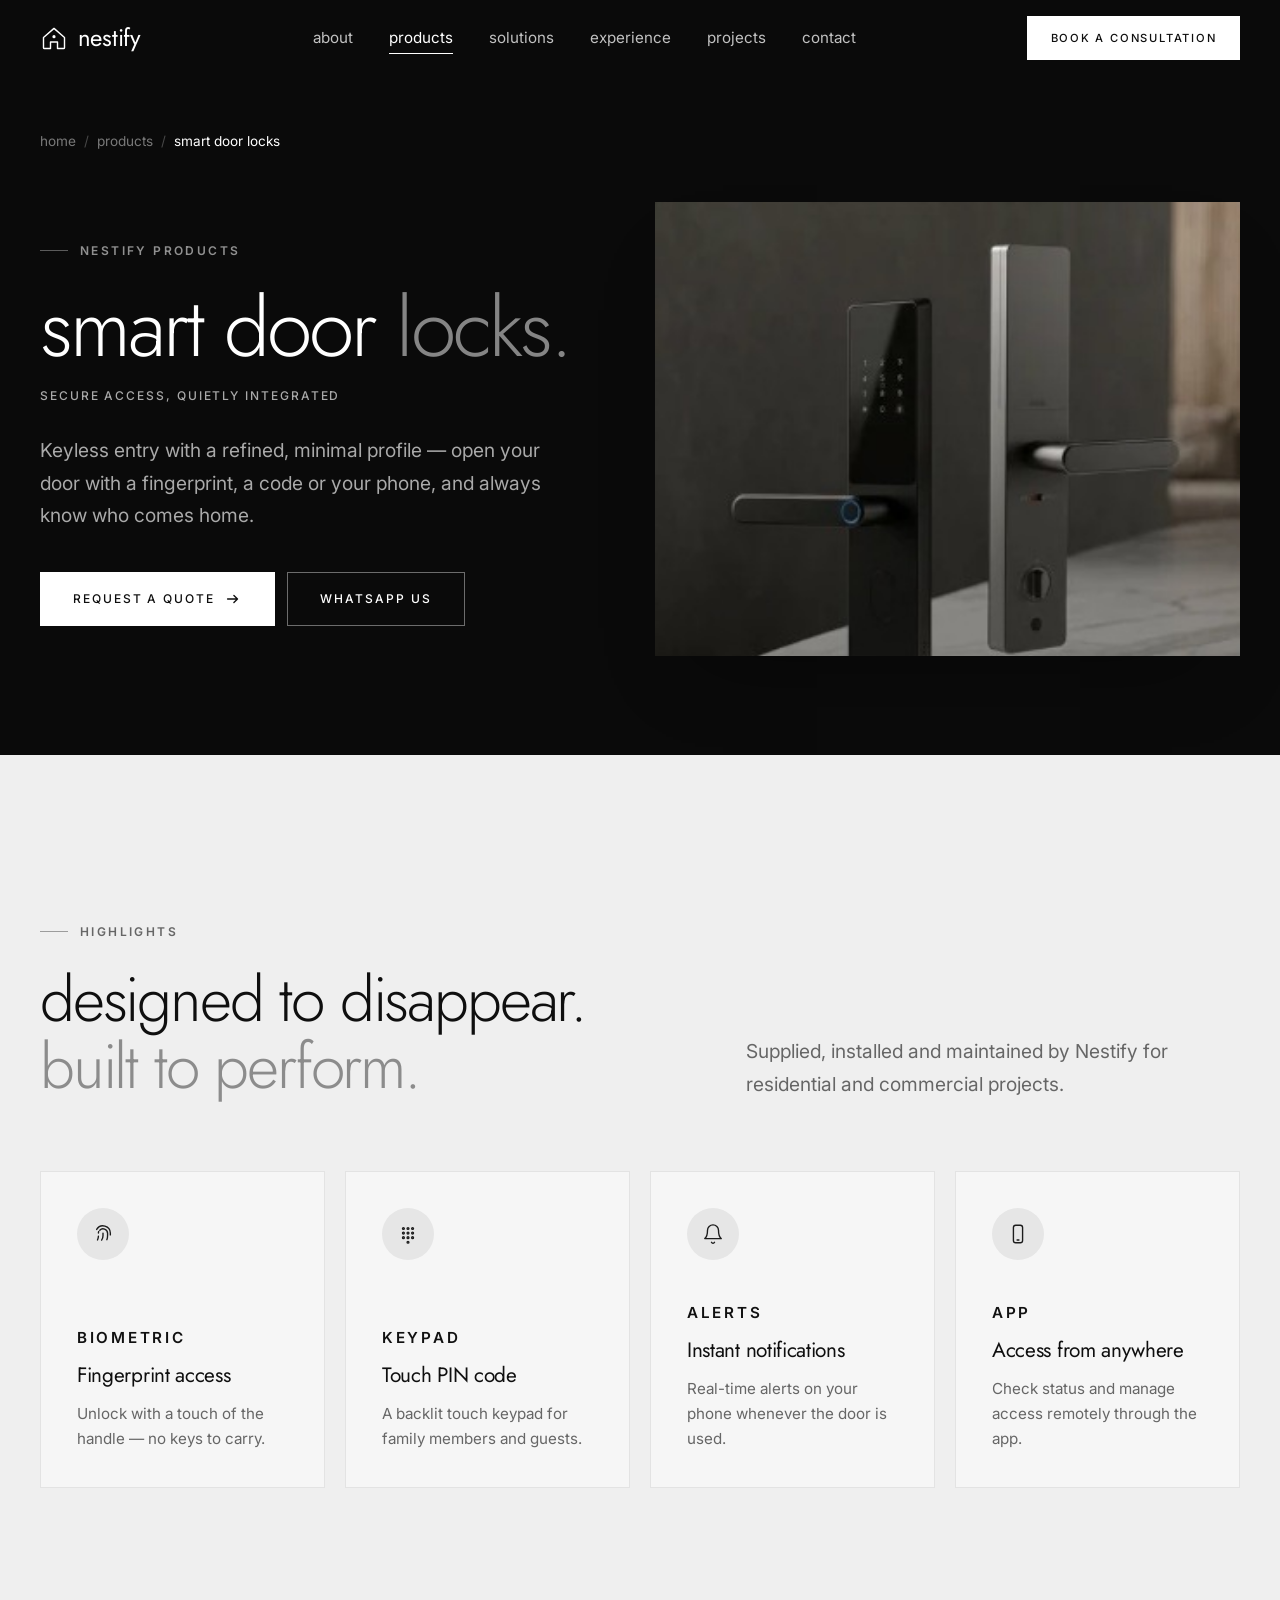
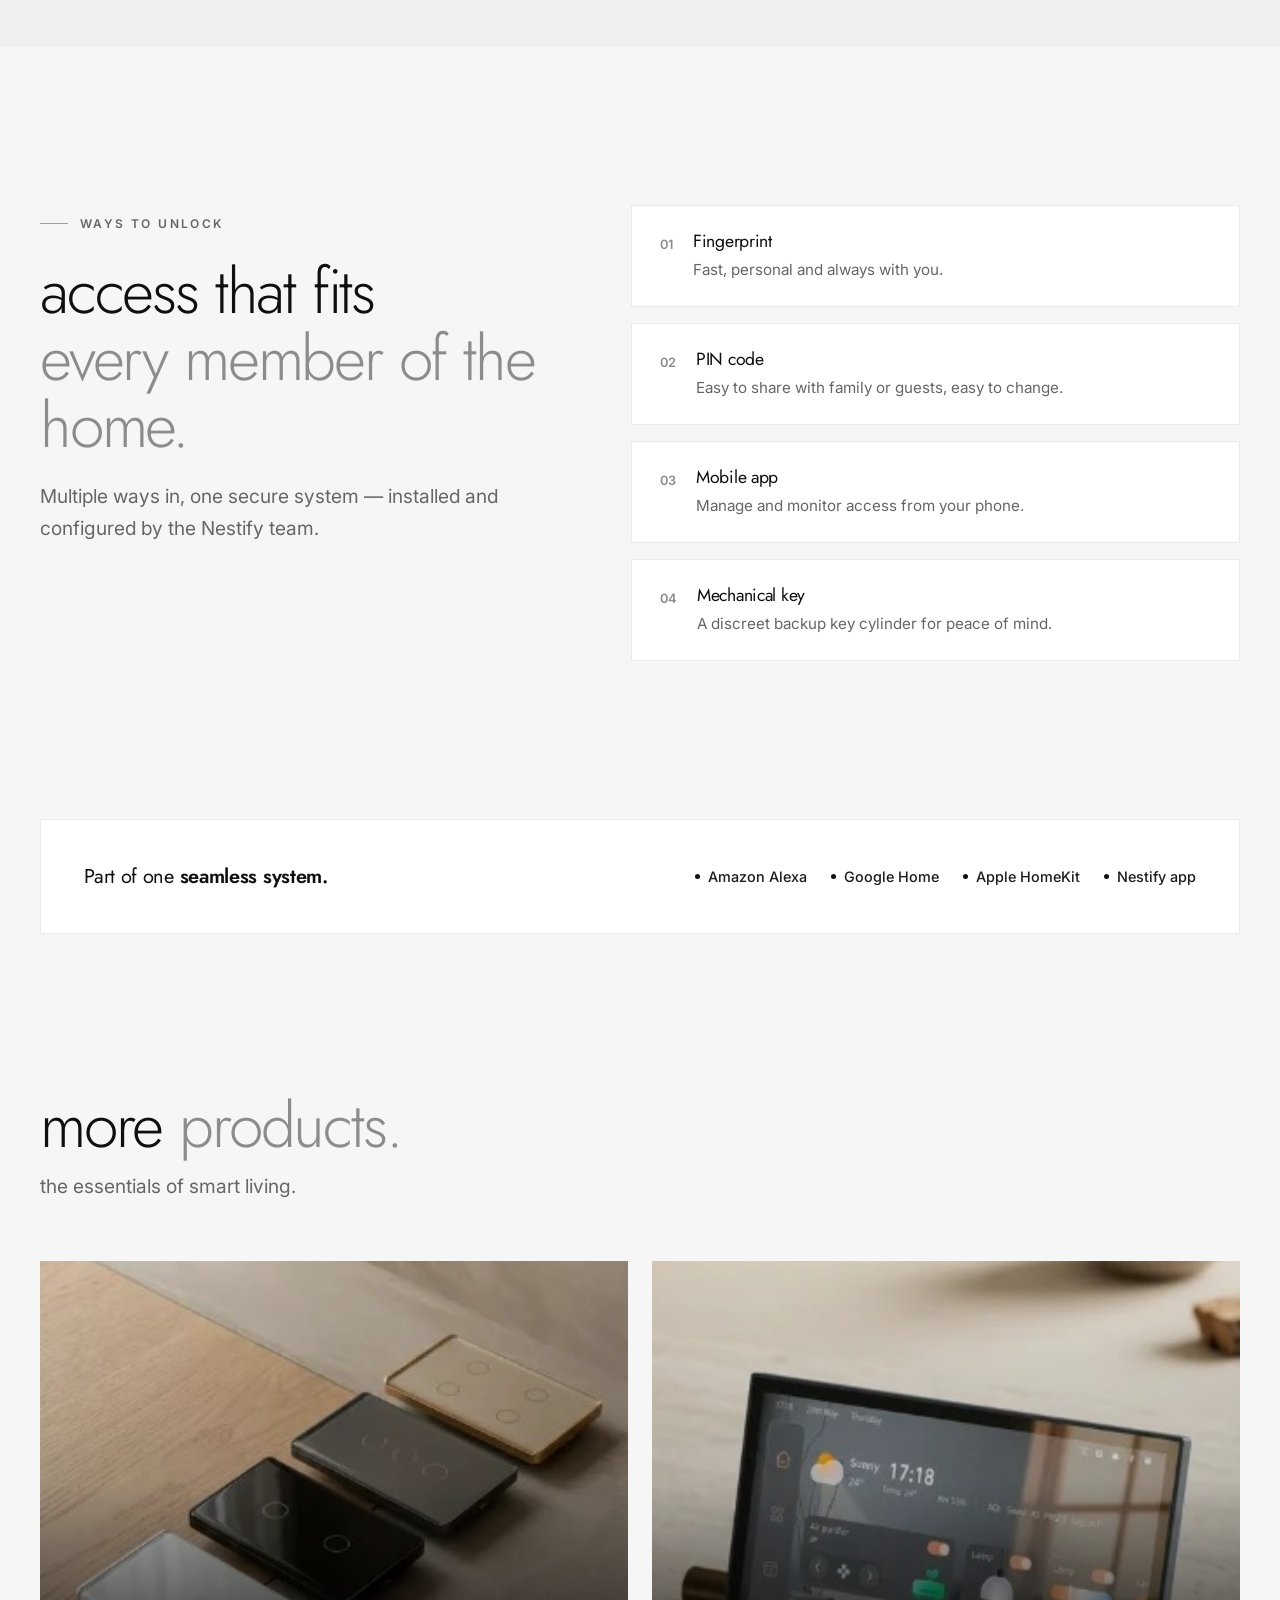
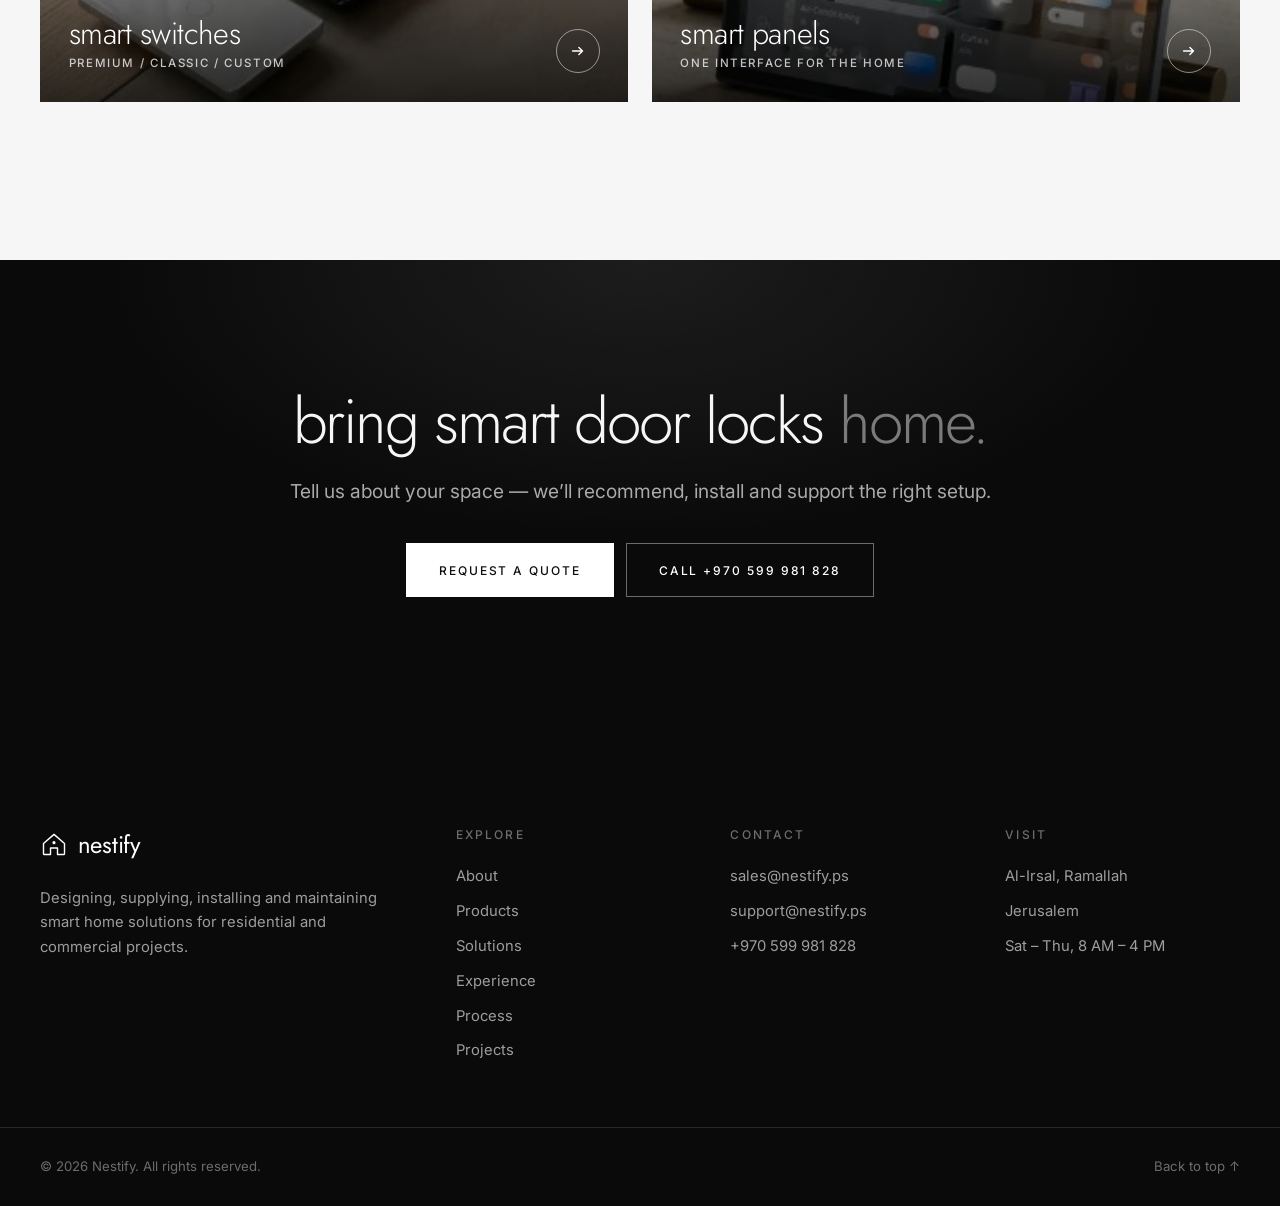
==== commit a5199512: "Restyle toward a gallery-like luxury aesthetic - Lowercase, light Jost headlines with two-tone gray " ====
--- a/products/smart-door-locks.html
+++ b/products/smart-door-locks.html
@@ -14,10 +14,10 @@
 
   <link rel="preconnect" href="https://fonts.googleapis.com">
   <link rel="preconnect" href="https://fonts.gstatic.com" crossorigin>
-  <link href="https://fonts.googleapis.com/css2?family=Inter:wght@300;400;500;600;700&display=swap" rel="stylesheet">
+  <link href="https://fonts.googleapis.com/css2?family=Inter:wght@300;400;500;600&family=Jost:wght@300;400;500&display=swap" rel="stylesheet">
   <link rel="stylesheet" href="../css/styles.css">
 </head>
-<body id="top">
+<body id="top" class="has-dark-hero">
   <a class="skip-link" href="#main">Skip to content</a>
 
   <!-- ============ Header ============ -->
@@ -84,11 +84,11 @@
             <p class="product-tagline reveal" style="--d:2">secure access, quietly integrated</p>
             <p class="lead reveal" style="--d:2">Keyless entry with a refined, minimal profile — open your door with a fingerprint, a code or your phone, and always know who comes home.</p>
             <div class="hero-actions reveal" style="--d:3">
-              <a class="btn btn-dark" href="../index.html?product=smart-door-locks#contact">
+              <a class="btn btn-light" href="../index.html?product=smart-door-locks#contact">
                 Request a quote
                 <svg class="btn-arrow" viewBox="0 0 20 20" aria-hidden="true"><path d="M4 10h11m-4-4 4 4-4 4" fill="none" stroke="currentColor" stroke-width="1.5" stroke-linecap="round" stroke-linejoin="round"/></svg>
               </a>
-              <a class="btn btn-ghost" href="https://wa.me/970599981828" target="_blank" rel="noopener">WhatsApp us</a>
+              <a class="btn btn-outline-light" href="https://wa.me/970599981828" target="_blank" rel="noopener">WhatsApp us</a>
             </div>
           </div>
 
--- a/css/styles.css
+++ b/css/styles.css
@@ -25,28 +25,30 @@
 
   /* Type */
   --font-sans: "Inter", system-ui, -apple-system, "Segoe UI", Roboto, "Helvetica Neue", Arial, sans-serif;
+  --font-display: "Jost", "Inter", system-ui, -apple-system, "Segoe UI", sans-serif;
 
   --fs-eyebrow: 0.75rem;
   --fs-body: 1rem;
   --fs-lead: clamp(1.05rem, 0.98rem + 0.35vw, 1.2rem);
   --fs-h3: clamp(1.15rem, 1.08rem + 0.3vw, 1.3rem);
-  --fs-h2: clamp(2.1rem, 1.5rem + 2.6vw, 3.6rem);
-  --fs-display: clamp(2.8rem, 1.7rem + 4.8vw, 5.6rem);
+  --fs-h2: clamp(2.2rem, 1.5rem + 3vw, 4rem);
+  --fs-display: clamp(2.9rem, 1.6rem + 4.4vw, 5.9rem);
   --fs-statement: clamp(1.6rem, 1.15rem + 2vw, 2.75rem);
 
   /* Space */
   --gutter: clamp(1rem, 0.5rem + 2.5vw, 2.5rem);
-  --section-y: clamp(5rem, 3.5rem + 7vw, 10rem);
-  --container: 1240px;
+  --section-y: clamp(5.5rem, 3.5rem + 8vw, 11rem);
+  --container: 1320px;
 
   /* Shape & depth */
-  --r-sm: 10px;
-  --r-md: 18px;
-  --r-lg: 28px;
-  --r-pill: 999px;
-  --shadow-sm: 0 1px 2px rgba(0, 0, 0, 0.04), 0 2px 8px rgba(0, 0, 0, 0.04);
-  --shadow-md: 0 2px 6px rgba(0, 0, 0, 0.04), 0 18px 40px -12px rgba(0, 0, 0, 0.12);
-  --shadow-lg: 0 4px 12px rgba(0, 0, 0, 0.05), 0 40px 80px -24px rgba(0, 0, 0, 0.22);
+  /* Architectural: square edges, almost no shadow */
+  --r-sm: 0;
+  --r-md: 0;
+  --r-lg: 0;
+  --r-pill: 0;
+  --shadow-sm: none;
+  --shadow-md: 0 24px 48px -28px rgba(0, 0, 0, 0.25);
+  --shadow-lg: 0 40px 80px -40px rgba(0, 0, 0, 0.45);
 
   /* Motion */
   --ease: cubic-bezier(0.22, 1, 0.36, 1);
@@ -147,6 +149,8 @@
 .display,
 .h2,
 .statement {
+  font-family: var(--font-display);
+  text-transform: lowercase;
   font-weight: 300;
   letter-spacing: -0.035em;
   line-height: 1.04;
@@ -160,9 +164,8 @@
 .h2 em,
 .statement em {
   font-style: normal;
-  font-weight: 600;
-  letter-spacing: -0.04em;
-  color: var(--ink);
+  font-weight: 300;
+  color: var(--ash);
 }
 
 .lead {
@@ -173,8 +176,9 @@
 }
 
 h3 {
+  font-family: var(--font-display);
   font-size: var(--fs-h3);
-  font-weight: 500;
+  font-weight: 400;
   letter-spacing: -0.015em;
   line-height: 1.3;
   color: var(--ink);
@@ -212,14 +216,16 @@
   align-items: center;
   justify-content: center;
   gap: 0.6rem;
-  min-height: 52px;
-  padding: 0.9rem 1.75rem;
+  min-height: 54px;
+  padding: 0.9rem 2rem;
+  border: 1px solid transparent;
   border-radius: var(--r-pill);
   background: var(--btn-bg);
   color: var(--btn-fg);
-  font-size: 0.925rem;
+  font-size: 0.75rem;
   font-weight: 500;
-  letter-spacing: 0.01em;
+  letter-spacing: 0.16em;
+  text-transform: uppercase;
   white-space: nowrap;
   isolation: isolate;
   overflow: hidden;
@@ -231,7 +237,7 @@
     border-color var(--t-med) var(--ease);
 }
 .btn:active { transform: scale(0.98); }
-.btn-sm { min-height: 42px; padding: 0.6rem 1.25rem; font-size: 0.85rem; }
+.btn-sm { min-height: 44px; padding: 0.6rem 1.4rem; font-size: 0.7rem; }
 .btn-block { width: 100%; }
 
 .btn-arrow {
@@ -255,41 +261,28 @@
 .btn-dark:hover::after,
 .btn-light:hover::after { transform: translateX(100%); }
 
-.btn-dark {
-  --btn-bg: var(--charcoal);
-  --btn-fg: var(--paper);
-  box-shadow: 0 1px 0 rgba(255, 255, 255, 0.08) inset, 0 8px 20px -8px rgba(0, 0, 0, 0.45);
-}
-.btn-dark:hover {
-  --btn-bg: var(--ink);
-  box-shadow: 0 1px 0 rgba(255, 255, 255, 0.08) inset, 0 14px 30px -10px rgba(0, 0, 0, 0.5);
-}
-
-.btn-ghost {
-  border: 1px solid var(--line-strong);
-  background: rgba(255, 255, 255, 0.4);
-  backdrop-filter: blur(8px);
-  -webkit-backdrop-filter: blur(8px);
-}
-.btn-ghost:hover { border-color: var(--charcoal); background: var(--white); }
-
-.btn-light { --btn-bg: var(--paper); --btn-fg: var(--ink); }
-.btn-light:hover { --btn-bg: var(--white); box-shadow: 0 14px 30px -12px rgba(0, 0, 0, 0.5); }
-
-.btn-outline-light {
-  --btn-fg: var(--paper);
-  border: 1px solid rgba(255, 255, 255, 0.28);
-}
-.btn-outline-light:hover { border-color: var(--paper); background: rgba(255, 255, 255, 0.06); }
+.btn-dark { --btn-bg: var(--ink); --btn-fg: var(--white); }
+.btn-dark:hover { --btn-bg: #2a2a2a; }
+
+.btn-ghost { border-color: var(--ink); }
+.btn-ghost:hover { --btn-bg: var(--ink); --btn-fg: var(--white); }
+
+.btn-light { --btn-bg: var(--white); --btn-fg: var(--ink); }
+.btn-light:hover { --btn-bg: var(--cloud); }
+
+.btn-outline-light { --btn-fg: var(--white); border-color: rgba(255, 255, 255, 0.4); }
+.btn-outline-light:hover { --btn-bg: var(--white); --btn-fg: var(--ink); border-color: var(--white); }
 
 .text-link {
   display: inline-flex;
   align-items: center;
-  gap: 0.4rem;
+  gap: 0.6rem;
   margin-top: auto;
   padding-top: 1.5rem;
-  font-size: 0.9rem;
+  font-size: 0.75rem;
   font-weight: 500;
+  letter-spacing: 0.16em;
+  text-transform: uppercase;
 }
 .text-link span { transition: transform var(--t-med) var(--ease); }
 .text-link:hover span { transform: translateX(4px); }
@@ -303,9 +296,11 @@
 }
 .brand-mark { width: 28px; height: 28px; }
 .brand-name {
-  font-size: 1.3rem;
-  font-weight: 500;
-  letter-spacing: -0.03em;
+  font-family: var(--font-display);
+  font-size: 1.5rem;
+  font-weight: 400;
+  letter-spacing: -0.01em;
+  text-transform: lowercase;
 }
 
 /* 5. Sections ------------------------------------------------------------- */
@@ -338,7 +333,8 @@
   position: relative;
   display: block;
   padding: 0.5rem 1rem;
-  font-size: 0.9rem;
+  font-size: 0.95rem;
+  text-transform: lowercase;
   color: var(--text-soft);
   transition: color var(--t-fast) var(--ease);
 }
@@ -359,6 +355,18 @@
 .primary-nav a:hover::after,
 .primary-nav a.is-active::after { transform: scaleX(1); transform-origin: left; }
 
+/* Header over a dark hero, until the page scrolls */
+.has-dark-hero .site-header:not(.is-scrolled) .brand,
+.has-dark-hero .site-header:not(.is-scrolled) .primary-nav a { color: rgba(255, 255, 255, 0.75); }
+.has-dark-hero .site-header:not(.is-scrolled) .brand,
+.has-dark-hero .site-header:not(.is-scrolled) .primary-nav a:hover,
+.has-dark-hero .site-header:not(.is-scrolled) .primary-nav a.is-active { color: var(--white); }
+.has-dark-hero .site-header:not(.is-scrolled) .header-cta { --btn-bg: var(--white); --btn-fg: var(--ink); }
+.has-dark-hero .site-header:not(.is-scrolled) .menu-toggle { border-color: rgba(255, 255, 255, 0.4); }
+.has-dark-hero .site-header:not(.is-scrolled) .menu-toggle span { background: var(--white); }
+.has-dark-hero .scroll-cue { border-color: rgba(255, 255, 255, 0.35); }
+.has-dark-hero .scroll-cue span { background: var(--white); }
+
 .header-actions { display: flex; align-items: center; gap: 0.75rem; }
 
 .menu-toggle {
@@ -366,7 +374,6 @@
   position: relative;
   width: 44px;
   height: 44px;
-  border-radius: 50%;
   border: 1px solid var(--line-strong);
 }
 .menu-toggle span {
@@ -402,52 +409,52 @@
 .mobile-menu nav a {
   display: block;
   padding: 1.1rem 0;
-  font-size: 1.75rem;
+  font-family: var(--font-display);
+  font-size: 2rem;
   font-weight: 300;
-  letter-spacing: -0.03em;
+  letter-spacing: -0.02em;
+  text-transform: lowercase;
 }
 .mobile-menu-foot { display: grid; gap: 1rem; padding-top: 2rem; text-align: center; }
 .mobile-menu-phone { color: var(--text-soft); font-size: 0.95rem; }
 
-/* Hero — full-screen video */
+/* Hero */
 .hero {
   position: relative;
   min-height: 100vh;
   min-height: 100svh;
   display: flex;
-  align-items: flex-end;
-  padding-block: calc(var(--header-h) + 3rem) clamp(3rem, 2rem + 4vw, 5.5rem);
+  align-items: center;
+  padding-block: calc(var(--header-h) + 3rem) 5rem;
   color: var(--white);
-  background:
-    radial-gradient(90% 70% at 70% 20%, #3a3a3a 0%, transparent 60%),
-    linear-gradient(180deg, #1f1f1f 0%, #0b0b0b 100%);
+  background: #0a0a0a;
   overflow: hidden;
-  isolation: isolate;
-}
-.hero-media { position: absolute; inset: 0; z-index: -2; }
-.hero-video {
-  width: 100%;
-  height: 100%;
-  object-fit: cover;
-  opacity: 0;
-  transform: scale(1.04);
-  transition: opacity 1.6s var(--ease), transform 8s var(--ease-soft);
-}
-.hero-video.is-ready { opacity: 1; transform: none; }
-.hero-shade {
+}
+.hero .eyebrow { color: rgba(255, 255, 255, 0.6); }
+.hero .display { color: var(--white); }
+.hero .display em { color: rgba(255, 255, 255, 0.5); }
+.hero .lead { color: rgba(255, 255, 255, 0.7); }
+.hero-glow {
   position: absolute;
-  inset: 0;
-  z-index: -1;
-  background:
-    linear-gradient(180deg, rgba(0, 0, 0, 0.45) 0%, rgba(0, 0, 0, 0) 28%),
-    linear-gradient(0deg, rgba(0, 0, 0, 0.72) 0%, rgba(0, 0, 0, 0.25) 55%, rgba(0, 0, 0, 0.1) 100%);
-}
-
-.hero-content { position: relative; }
-.hero .eyebrow { color: rgba(255, 255, 255, 0.75); }
-.hero .display { color: var(--white); margin-bottom: 1.5rem; max-width: 14ch; }
-.hero .display em { color: var(--white); }
-.hero .lead { color: rgba(255, 255, 255, 0.78); }
+  width: 60vmax;
+  height: 60vmax;
+  right: -18vmax;
+  top: 10%;
+  border-radius: 50%;
+  background: radial-gradient(circle, rgba(255, 255, 255, 0.14), transparent 62%);
+  filter: blur(10px);
+  pointer-events: none;
+}
+
+.hero-grid {
+  position: relative;
+  display: grid;
+  grid-template-columns: 1.1fr 0.9fr;
+  align-items: center;
+  gap: clamp(3rem, 2rem + 4vw, 6rem);
+}
+.hero-copy { min-width: 0; }
+.hero-copy .display { margin-bottom: 1.75rem; }
 
 .hero-actions {
   display: flex;
@@ -456,47 +463,211 @@
   margin-top: 2.5rem;
 }
 
-.hero-foot {
-  display: flex;
-  align-items: center;
-  justify-content: space-between;
-  gap: 1.5rem;
-  margin-top: clamp(2.5rem, 2rem + 3vw, 4.5rem);
-  padding-top: 1.5rem;
-  border-top: 1px solid rgba(255, 255, 255, 0.18);
-}
-.hero .compat-label { color: rgba(255, 255, 255, 0.6); }
+.compat {
+  display: flex;
+  flex-wrap: wrap;
+  align-items: center;
+  gap: 0.75rem 1.5rem;
+  margin-top: 3.5rem;
+  padding-top: 1.75rem;
+  border-top: 1px solid var(--line);
+  max-width: 34rem;
+}
+.hero .compat { border-top-color: rgba(255, 255, 255, 0.14); }
+.hero .compat-label { color: rgba(255, 255, 255, 0.5); }
 .hero .compat-list li { color: var(--white); }
 .hero .compat-list li::before { background: var(--white); }
-
-.video-toggle {
-  display: grid;
-  place-items: center;
-  flex: none;
-  width: 44px;
-  height: 44px;
+.compat-label {
+  font-size: var(--fs-eyebrow);
+  letter-spacing: 0.18em;
+  text-transform: uppercase;
+  color: var(--ash);
+}
+.compat-list { display: flex; flex-wrap: wrap; gap: 0.5rem 1.5rem; }
+.compat-list li {
+  font-size: 0.9rem;
+  font-weight: 500;
+  color: var(--charcoal);
+  display: inline-flex;
+  align-items: center;
+  gap: 0.5rem;
+}
+.compat-list li::before {
+  content: "";
+  width: 5px;
+  height: 5px;
   border-radius: 50%;
-  border: 1px solid rgba(255, 255, 255, 0.3);
-  color: var(--white);
+  background: var(--accent);
+}
+
+/* Hero control panel */
+.hero-visual { min-width: 0; display: flex; justify-content: center; }
+
+.panel {
+  width: 100%;
+  max-width: 440px;
+  padding: 1.75rem;
+  border-radius: 20px; /* hardware keeps its soft corners */
+  color: var(--paper);
+  background:
+    radial-gradient(120% 60% at 0% 0%, rgba(150, 150, 150, 0.22), transparent 60%),
+    linear-gradient(160deg, #2b2b2b 0%, #141414 100%);
+  box-shadow: 0 50px 100px -30px rgba(0, 0, 0, 0.8), 0 0 0 1px rgba(255, 255, 255, 0.08) inset;
+  transform: perspective(1400px) rotateY(-6deg) rotateX(3deg);
+  transition: transform 1.2s var(--ease);
+  animation: float 9s ease-in-out infinite;
+}
+.panel:hover { transform: perspective(1400px) rotateY(0) rotateX(0); }
+/* The panel is a device, so its UI keeps soft corners */
+.panel .panel-climate,
+.panel .tile { border-radius: 12px; }
+.panel .panel-status { border-radius: 999px; }
+
+.panel-head {
+  display: flex;
+  justify-content: space-between;
+  align-items: flex-start;
+  gap: 1rem;
+  margin-bottom: 1.5rem;
+}
+.panel-kicker {
+  font-size: 0.7rem;
+  letter-spacing: 0.18em;
+  text-transform: uppercase;
+  color: rgba(255, 255, 255, 0.5);
+}
+.panel-title { font-size: 1.25rem; font-weight: 400; letter-spacing: -0.02em; margin-top: 0.2rem; }
+.panel-status {
+  display: inline-flex;
+  align-items: center;
+  gap: 0.45rem;
+  padding: 0.35rem 0.75rem;
+  border-radius: var(--r-pill);
+  background: rgba(255, 255, 255, 0.06);
+  font-size: 0.7rem;
+  color: rgba(255, 255, 255, 0.75);
+  white-space: nowrap;
+}
+.panel-status i {
+  width: 6px;
+  height: 6px;
+  border-radius: 50%;
+  background: #ffffff;
+  box-shadow: 0 0 0 0 rgba(255, 255, 255, 0.6);
+  animation: pulse 2.4s ease-out infinite;
+}
+
+.panel-climate {
+  display: flex;
+  align-items: center;
+  gap: 1.5rem;
+  padding: 1.25rem;
+  margin-bottom: 1rem;
+  border-radius: var(--r-md);
+  background: rgba(255, 255, 255, 0.04);
+  border: 1px solid rgba(255, 255, 255, 0.06);
+}
+.dial { position: relative; width: 112px; height: 112px; flex: none; }
+.dial svg { width: 100%; height: 100%; transform: rotate(-90deg); }
+.dial circle { fill: none; stroke-width: 5; }
+.dial-track { stroke: rgba(255, 255, 255, 0.08); }
+.dial-fill {
+  stroke: #d6d6d6;
+  stroke-linecap: round;
+  stroke-dasharray: calc(var(--p) * 100) 100;
+  transition: stroke-dasharray var(--t-slow) var(--ease);
+}
+.dial-value {
+  position: absolute;
+  inset: 0;
+  display: grid;
+  place-content: center;
+  font-size: 2.1rem;
+  font-weight: 300;
+  letter-spacing: -0.04em;
+  grid-auto-flow: column;
+  align-items: start;
+}
+.dial-value sup { font-size: 0.8rem; margin-top: 0.5rem; margin-left: 2px; color: rgba(255, 255, 255, 0.6); }
+.dial-meta { min-width: 0; }
+.dial-mode { font-size: 0.95rem; margin: 0.2rem 0 0.9rem; }
+.dial-controls { display: flex; gap: 0.5rem; }
+.icon-btn {
+  width: 36px;
+  height: 36px;
+  border-radius: 50%;
+  border: 1px solid rgba(255, 255, 255, 0.14);
+  color: var(--paper);
+  font-size: 1.1rem;
+  line-height: 1;
   transition: background-color var(--t-fast) var(--ease), border-color var(--t-fast) var(--ease);
 }
-.video-toggle:hover { background: rgba(255, 255, 255, 0.1); border-color: var(--white); }
-.video-toggle svg { width: 18px; height: 18px; fill: none; stroke: currentColor; stroke-width: 1.6; stroke-linecap: round; stroke-linejoin: round; }
-.video-toggle .i-play { display: none; }
-.video-toggle[aria-pressed="true"] .i-pause { display: none; }
-.video-toggle[aria-pressed="true"] .i-play { display: block; }
-.video-toggle[hidden] { display: none; }
-
-/* Header over the dark video hero, until the page scrolls */
-.has-video-hero .site-header:not(.is-scrolled) .brand,
-.has-video-hero .site-header:not(.is-scrolled) .primary-nav a,
-.has-video-hero .site-header:not(.is-scrolled) .primary-nav a:hover { color: var(--white); }
-.has-video-hero .site-header:not(.is-scrolled) .primary-nav a { opacity: 0.8; }
-.has-video-hero .site-header:not(.is-scrolled) .primary-nav a:hover { opacity: 1; }
-.has-video-hero .site-header:not(.is-scrolled) .header-cta { --btn-bg: var(--white); --btn-fg: var(--ink); box-shadow: none; }
-.has-video-hero .site-header:not(.is-scrolled) .menu-toggle { border-color: rgba(255, 255, 255, 0.4); }
-.has-video-hero .site-header:not(.is-scrolled) .menu-toggle span { background: var(--white); }
-.has-video-hero /* About */
+.icon-btn:hover { background: rgba(255, 255, 255, 0.08); border-color: rgba(255, 255, 255, 0.3); }
+
+.panel-tiles { display: grid; grid-template-columns: 1fr 1fr; gap: 0.75rem; }
+.tile {
+  width: 100%;
+  display: grid;
+  gap: 0.15rem;
+  padding: 1rem;
+  text-align: left;
+  border-radius: var(--r-md);
+  background: rgba(255, 255, 255, 0.04);
+  border: 1px solid rgba(255, 255, 255, 0.06);
+  color: rgba(255, 255, 255, 0.7);
+  transition: background-color var(--t-med) var(--ease), color var(--t-med) var(--ease), transform var(--t-fast) var(--ease), border-color var(--t-med) var(--ease);
+}
+.tile:hover { border-color: rgba(255, 255, 255, 0.16); }
+.tile:active { transform: scale(0.97); }
+.tile svg {
+  width: 22px;
+  height: 22px;
+  margin-bottom: 0.6rem;
+  fill: none;
+  stroke: currentColor;
+  stroke-width: 1.5;
+  stroke-linecap: round;
+  stroke-linejoin: round;
+}
+.tile-name { font-size: 0.9rem; font-weight: 500; }
+.tile-state { font-size: 0.75rem; opacity: 0.7; }
+.tile.is-on { background: var(--paper); color: var(--ink); border-color: var(--paper); }
+
+.panel-foot {
+  display: flex;
+  align-items: center;
+  gap: 0.6rem;
+  margin-top: 1.25rem;
+  padding-top: 1.25rem;
+  border-top: 1px solid rgba(255, 255, 255, 0.08);
+  font-size: 0.8rem;
+  color: rgba(255, 255, 255, 0.6);
+}
+.panel-foot svg { width: 18px; height: 18px; flex: none; fill: none; stroke: #d6d6d6; stroke-width: 1.5; stroke-linecap: round; }
+
+.scroll-cue {
+  position: absolute;
+  left: 50%;
+  bottom: 1.75rem;
+  width: 26px;
+  height: 42px;
+  margin-left: -13px;
+  border: 1px solid var(--line-strong);
+  border-radius: 20px;
+}
+.scroll-cue span {
+  position: absolute;
+  left: 50%;
+  top: 9px;
+  width: 3px;
+  height: 7px;
+  margin-left: -1.5px;
+  border-radius: 2px;
+  background: var(--charcoal);
+  animation: scroll-cue 2.2s var(--ease) infinite;
+}
+
+/* About */
 .about { background: var(--paper); }
 .about-head { max-width: 62rem; }
 .about-body {
@@ -538,11 +709,7 @@
   border: 1px solid var(--line);
   transition: transform var(--t-med) var(--ease), box-shadow var(--t-med) var(--ease), border-color var(--t-med) var(--ease);
 }
-.card:hover {
-  transform: translateY(-4px);
-  box-shadow: var(--shadow-md);
-  border-color: transparent;
-}
+.card:hover { border-color: var(--line-strong); }
 .card h3 { margin-bottom: 0.75rem; }
 .card p { color: var(--text-soft); font-size: 0.95rem; }
 .card-kicker {
@@ -565,6 +732,7 @@
   transition: background-color var(--t-med) var(--ease), color var(--t-med) var(--ease), transform var(--t-med) var(--ease);
 }
 .card-icon svg,
+.orbit-node svg,
 .benefit-icon svg {
   width: 22px;
   height: 22px;
@@ -592,9 +760,52 @@
   flex: 1;
   display: grid;
   place-items: center;
-  padding: clamp(1.5rem, 1rem + 2vw, 3rem) clamp(1rem, 0.5rem + 2vw, 3rem) 0;
-}
-.card-feature .panel { max-width: 400px; }
+  min-height: 260px;
+  padding: 2rem;
+}
+
+.orbit {
+  position: relative;
+  width: min(320px, 70vw);
+  aspect-ratio: 1;
+  border-radius: 50%;
+  border: 1px solid var(--line-strong);
+}
+.orbit::before {
+  content: "";
+  position: absolute;
+  inset: 18%;
+  border-radius: 50%;
+  border: 1px dashed var(--line-strong);
+  animation: spin 60s linear infinite;
+}
+.orbit-core {
+  position: absolute;
+  inset: 36%;
+  display: grid;
+  place-items: center;
+  border-radius: 50%;
+  background: var(--charcoal);
+  color: var(--paper);
+  font-size: clamp(1.8rem, 1.4rem + 1.5vw, 2.6rem);
+  box-shadow: 0 20px 40px -12px rgba(0, 0, 0, 0.45);
+}
+.orbit-node {
+  position: absolute;
+  display: grid;
+  place-items: center;
+  width: 56px;
+  height: 56px;
+  margin: -28px 0 0 -28px;
+  border-radius: 50%;
+  background: var(--white);
+  color: var(--charcoal);
+  box-shadow: var(--shadow-md);
+  animation: float 7s ease-in-out infinite;
+}
+.orbit-node.n1 { left: 50%; top: 0; }
+.orbit-node.n2 { left: 93.3%; top: 75%; animation-delay: -2.3s; }
+.orbit-node.n3 { left: 6.7%; top: 75%; animation-delay: -4.6s; }
 
 .card-dark {
   grid-column: span 2;
@@ -610,8 +821,21 @@
 .card-dark:hover .card-icon { background: var(--paper); color: var(--ink); }
 .card-dark .card-icon + .card-kicker { margin-top: 2rem; }
 
+/* Dark sections */
+.section-dark { background: #0a0a0a; color: rgba(255, 255, 255, 0.72); }
+.section-dark .h2,
+.section-dark h3 { color: var(--white); }
+.section-dark .h2 em { color: rgba(255, 255, 255, 0.45); }
+.section-dark .eyebrow { color: rgba(255, 255, 255, 0.55); }
+.section-dark .section-intro,
+.section-dark p { color: rgba(255, 255, 255, 0.62); }
+
 /* Experience */
-.experience { background: var(--paper); overflow: hidden; }
+.experience { overflow: hidden; }
+.experience.section-dark .experience-visual::before { background: linear-gradient(160deg, #1d1d1d, #121212); }
+.experience.section-dark .benefit { border-color: rgba(255, 255, 255, 0.12); }
+.experience.section-dark .benefit-icon { border-color: rgba(255, 255, 255, 0.25); color: var(--white); }
+.experience.section-dark .benefit:hover .benefit-icon { background: var(--white); border-color: var(--white); color: var(--ink); }
 .experience-grid {
   display: grid;
   grid-template-columns: 1fr 1fr;
@@ -744,7 +968,7 @@
   border: 1px solid var(--line);
   transition: transform var(--t-med) var(--ease), box-shadow var(--t-med) var(--ease);
 }
-.step:hover { transform: translateY(-4px); box-shadow: var(--shadow-md); }
+.step:hover { border-color: var(--line-strong); }
 .step-num {
   display: block;
   font-size: 3rem;
@@ -761,14 +985,14 @@
 .cta-band {
   padding-block: clamp(5rem, 4rem + 5vw, 8rem);
   background:
-    radial-gradient(80% 120% at 50% 0%, rgba(150, 150, 150, 0.25), transparent 60%),
-    var(--ink);
+    radial-gradient(70% 100% at 50% 0%, rgba(255, 255, 255, 0.08), transparent 60%),
+    #0a0a0a;
   color: var(--paper);
   text-align: center;
 }
 .cta-inner { display: grid; justify-items: center; gap: 1.25rem; }
 .cta-band .h2 { color: var(--paper); }
-.cta-band .h2 em { color: var(--white); }
+.cta-band .h2 em { color: rgba(255, 255, 255, 0.45); }
 .cta-band p { color: rgba(255, 255, 255, 0.65); font-size: var(--fs-lead); }
 .cta-actions { display: flex; flex-wrap: wrap; justify-content: center; gap: 0.75rem; margin-top: 1rem; }
 
@@ -871,42 +1095,43 @@
 
 /* Footer */
 .site-footer {
-  padding-top: clamp(4rem, 3rem + 3vw, 6rem);
-  background: var(--mist);
-  border-top: 1px solid var(--line);
+  padding-top: clamp(4.5rem, 3rem + 4vw, 7rem);
+  background: #0a0a0a;
+  color: rgba(255, 255, 255, 0.6);
   font-size: 0.925rem;
 }
+.site-footer .brand { color: var(--white); }
 .footer-grid {
   display: grid;
   grid-template-columns: 1.6fr repeat(3, 1fr);
   gap: 2.5rem;
-  padding-bottom: 3.5rem;
-}
-.footer-brand p { color: var(--text-soft); max-width: 22rem; margin-top: 1.25rem; }
+  padding-bottom: 4rem;
+}
+.footer-brand p { max-width: 22rem; margin-top: 1.25rem; }
 .footer-col h4 {
   font-size: var(--fs-eyebrow);
-  font-weight: 600;
+  font-weight: 500;
   letter-spacing: 0.18em;
   text-transform: uppercase;
-  color: var(--ash);
+  color: rgba(255, 255, 255, 0.4);
   margin-bottom: 1.25rem;
 }
 .footer-col ul { display: grid; gap: 0.65rem; }
-.footer-col li { color: var(--text-soft); overflow-wrap: anywhere; }
+.footer-col li { overflow-wrap: anywhere; }
 .footer-col a { transition: color var(--t-fast) var(--ease); }
-.footer-col a:hover { color: var(--ink); }
+.footer-col a:hover { color: var(--white); }
 .footer-bottom {
   display: flex;
   flex-wrap: wrap;
   justify-content: space-between;
   gap: 1rem;
   padding-block: 1.75rem;
-  border-top: 1px solid var(--line);
-  color: var(--ash);
+  border-top: 1px solid rgba(255, 255, 255, 0.12);
+  color: rgba(255, 255, 255, 0.4);
   font-size: 0.825rem;
 }
 .to-top { transition: color var(--t-fast) var(--ease); }
-.to-top:hover { color: var(--ink); }
+.to-top:hover { color: var(--white); }
 
 /* Products (home) */
 .products { background: var(--paper); }
@@ -923,8 +1148,8 @@
 .product-card {
   position: relative;
   display: block;
-  aspect-ratio: 1 / 1.05;
-  border-radius: 36px;
+  aspect-ratio: 1 / 1;
+  border-radius: var(--r-lg);
   overflow: hidden;
   background: var(--charcoal);
   isolation: isolate;
@@ -937,43 +1162,37 @@
   width: 100%;
   height: 100%;
   object-fit: cover;
-  filter: grayscale(0.15);
-  transition: transform 1.2s var(--ease), filter var(--t-med) var(--ease);
+  transition: transform 1.6s var(--ease);
 }
 .product-card::after {
   content: "";
   position: absolute;
   inset: 0;
-  background: linear-gradient(180deg, transparent 45%, rgba(0, 0, 0, 0.45) 100%);
+  background: linear-gradient(180deg, rgba(0, 0, 0, 0) 50%, rgba(0, 0, 0, 0.65) 100%);
   pointer-events: none;
 }
-.product-card:hover { transform: translateY(-6px); box-shadow: var(--shadow-lg); }
-.product-card:hover img { transform: scale(1.05); filter: grayscale(0); }
+.product-card:hover img { transform: scale(1.06); }
 
 .product-card-caption {
   position: absolute;
   z-index: 1;
-  inset: auto 0.9rem 0.9rem;
+  inset: auto 0 0;
   display: flex;
   align-items: flex-end;
   justify-content: space-between;
   gap: 1rem;
-  padding: 1.1rem 1.1rem 1.1rem 1.4rem;
-  border-radius: 24px;
-  background: rgba(255, 255, 255, 0.16);
-  border: 1px solid rgba(255, 255, 255, 0.18);
-  backdrop-filter: blur(16px) saturate(140%);
-  -webkit-backdrop-filter: blur(16px) saturate(140%);
+  padding: clamp(1.25rem, 1rem + 1vw, 2rem);
   color: var(--white);
 }
 .product-card-text { display: grid; gap: 0.2rem; min-width: 0; }
 .product-card-title {
-  font-size: clamp(1.3rem, 1.1rem + 0.7vw, 1.65rem);
-  font-weight: 400;
-  letter-spacing: -0.03em;
+  font-family: var(--font-display);
+  font-size: clamp(1.5rem, 1.2rem + 0.9vw, 2rem);
+  font-weight: 300;
+  letter-spacing: -0.02em;
   line-height: 1.15;
 }
-.product-card-sub { font-size: 0.8rem; font-weight: 500; opacity: 0.85; }
+.product-card-sub { font-size: 0.72rem; font-weight: 500; letter-spacing: 0.14em; text-transform: uppercase; opacity: 0.75; }
 .product-card-arrow {
   display: grid;
   place-items: center;
@@ -981,12 +1200,12 @@
   width: 44px;
   height: 44px;
   border-radius: 50%;
-  background: var(--ink);
+  border: 1px solid rgba(255, 255, 255, 0.5);
   color: var(--white);
-  transition: transform var(--t-med) var(--ease), background-color var(--t-med) var(--ease), color var(--t-med) var(--ease);
+  transition: transform var(--t-med) var(--ease), background-color var(--t-med) var(--ease), color var(--t-med) var(--ease), border-color var(--t-med) var(--ease);
 }
 .product-card-arrow svg { width: 18px; height: 18px; fill: none; stroke: currentColor; stroke-width: 1.6; stroke-linecap: round; stroke-linejoin: round; }
-.product-card:hover .product-card-arrow { background: var(--white); color: var(--ink); transform: rotate(-45deg); }
+.product-card:hover .product-card-arrow { background: var(--white); border-color: var(--white); color: var(--ink); }
 
 /* Projects */
 .projects { background: var(--white); }
@@ -1087,8 +1306,18 @@
 /* Product pages */
 .product-hero {
   padding-block: calc(var(--header-h) + clamp(2rem, 1rem + 3vw, 4rem)) clamp(4rem, 3rem + 4vw, 7rem);
-  background: linear-gradient(180deg, var(--white) 0%, var(--paper) 100%);
-}
+  background: #0a0a0a;
+  color: var(--white);
+}
+.product-hero .eyebrow { color: rgba(255, 255, 255, 0.55); }
+.product-hero .display { color: var(--white); }
+.product-hero .display em { color: rgba(255, 255, 255, 0.5); }
+.product-hero .lead,
+.product-hero .product-tagline { color: rgba(255, 255, 255, 0.65); }
+.product-hero .breadcrumb { color: rgba(255, 255, 255, 0.45); }
+.product-hero .breadcrumb a:hover,
+.product-hero .breadcrumb [aria-current] { color: var(--white); }
+.product-hero .breadcrumb li + li::before { color: rgba(255, 255, 255, 0.25); }
 .breadcrumb {
   display: flex;
   flex-wrap: wrap;
@@ -1111,15 +1340,17 @@
 .product-hero-copy { min-width: 0; }
 .product-hero-copy .display { margin-bottom: 1rem; }
 .product-tagline {
-  font-size: 0.95rem;
+  font-size: 0.75rem;
   font-weight: 500;
+  letter-spacing: 0.16em;
+  text-transform: uppercase;
   color: var(--stone);
   margin-bottom: 1.75rem;
 }
 .product-hero-media {
   position: relative;
   min-width: 0;
-  border-radius: 36px;
+  border-radius: var(--r-lg);
   overflow: hidden;
   aspect-ratio: 1.29;
   background: var(--charcoal);
@@ -1186,7 +1417,7 @@
 .compat-band .compat-list li::before { background: var(--ink); }
 
 .more-products .product-grid { grid-template-columns: repeat(2, 1fr); }
-.more-products .product-card { aspect-ratio: 1.35; }
+.more-products .product-card { aspect-ratio: 4 / 3; }
 
 /* 6. Motion --------------------------------------------------------------- */
 .reveal {
@@ -1207,6 +1438,11 @@
 @keyframes pulse {
   0% { box-shadow: 0 0 0 0 rgba(255, 255, 255, 0.55); }
   100% { box-shadow: 0 0 0 8px rgba(255, 255, 255, 0); }
+}
+@keyframes scroll-cue {
+  0% { opacity: 0; transform: translateY(0); }
+  30% { opacity: 1; }
+  100% { opacity: 0; transform: translateY(12px); }
 }
 @keyframes alert-in {
   0%, 8% { opacity: 0; transform: translateY(-8px) scale(0.98); }
@@ -1231,7 +1467,14 @@
   .primary-nav { display: none; }
   .menu-toggle { display: block; }
 
+  .hero-grid { grid-template-columns: 1fr; text-align: center; }
+  .hero-copy { display: grid; justify-items: center; }
+  .hero-copy .eyebrow::before,
   .section-head-center .eyebrow::before { display: none; }
+  .hero-copy .lead { margin-inline: auto; }
+  .hero-actions { justify-content: center; }
+  .compat { justify-content: center; margin-inline: auto; }
+  .compat-list { justify-content: center; }
   .panel { transform: none; }
 
   .about-body { grid-template-columns: 1fr; }
@@ -1279,10 +1522,10 @@
 
   .header-cta { display: none; }
 
-  .hero { padding-block: calc(var(--header-h) + 3rem) 2.5rem; }
-  .hero-foot { align-items: flex-end; }
+  .hero { padding-block: calc(var(--header-h) + 2.5rem) 4.5rem; min-height: auto; }
   .hero-actions { width: 100%; flex-direction: column; }
   .hero-actions .btn { width: 100%; }
+  .scroll-cue { display: none; }
 
   .panel { padding: 1.25rem; border-radius: 22px; }
   .panel-climate { gap: 1rem; padding: 1rem; }
@@ -1296,7 +1539,7 @@
   .card-feature { grid-column: auto; }
   .card { min-height: 0; }
   .card .card-icon + .card-kicker { margin-top: 1.75rem; }
-  .card-feature-art { padding: 1.25rem 1rem 0; }
+  .card-feature-art { min-height: 220px; padding: 2.5rem 1.5rem 0; }
 
   .steps { grid-template-columns: 1fr; }
   .step { display: grid; grid-template-columns: 3.5rem 1fr; column-gap: 1rem; padding: 1.5rem; }
@@ -1320,9 +1563,7 @@
   .filter-btn { flex: 1; }
   .product-card,
   .product-grid > li:last-child:nth-child(odd) .product-card,
-  .more-products .product-card { aspect-ratio: 1 / 0.95; border-radius: 28px; }
-  .product-card-caption { border-radius: 20px; }
-  .product-hero-media { border-radius: 28px; }
+  .more-products .product-card { aspect-ratio: 1 / 0.95; }
   .feature-grid { grid-template-columns: 1fr; }
   .feature-grid .card { min-height: 0; }
   .option { padding: 1.25rem; }
